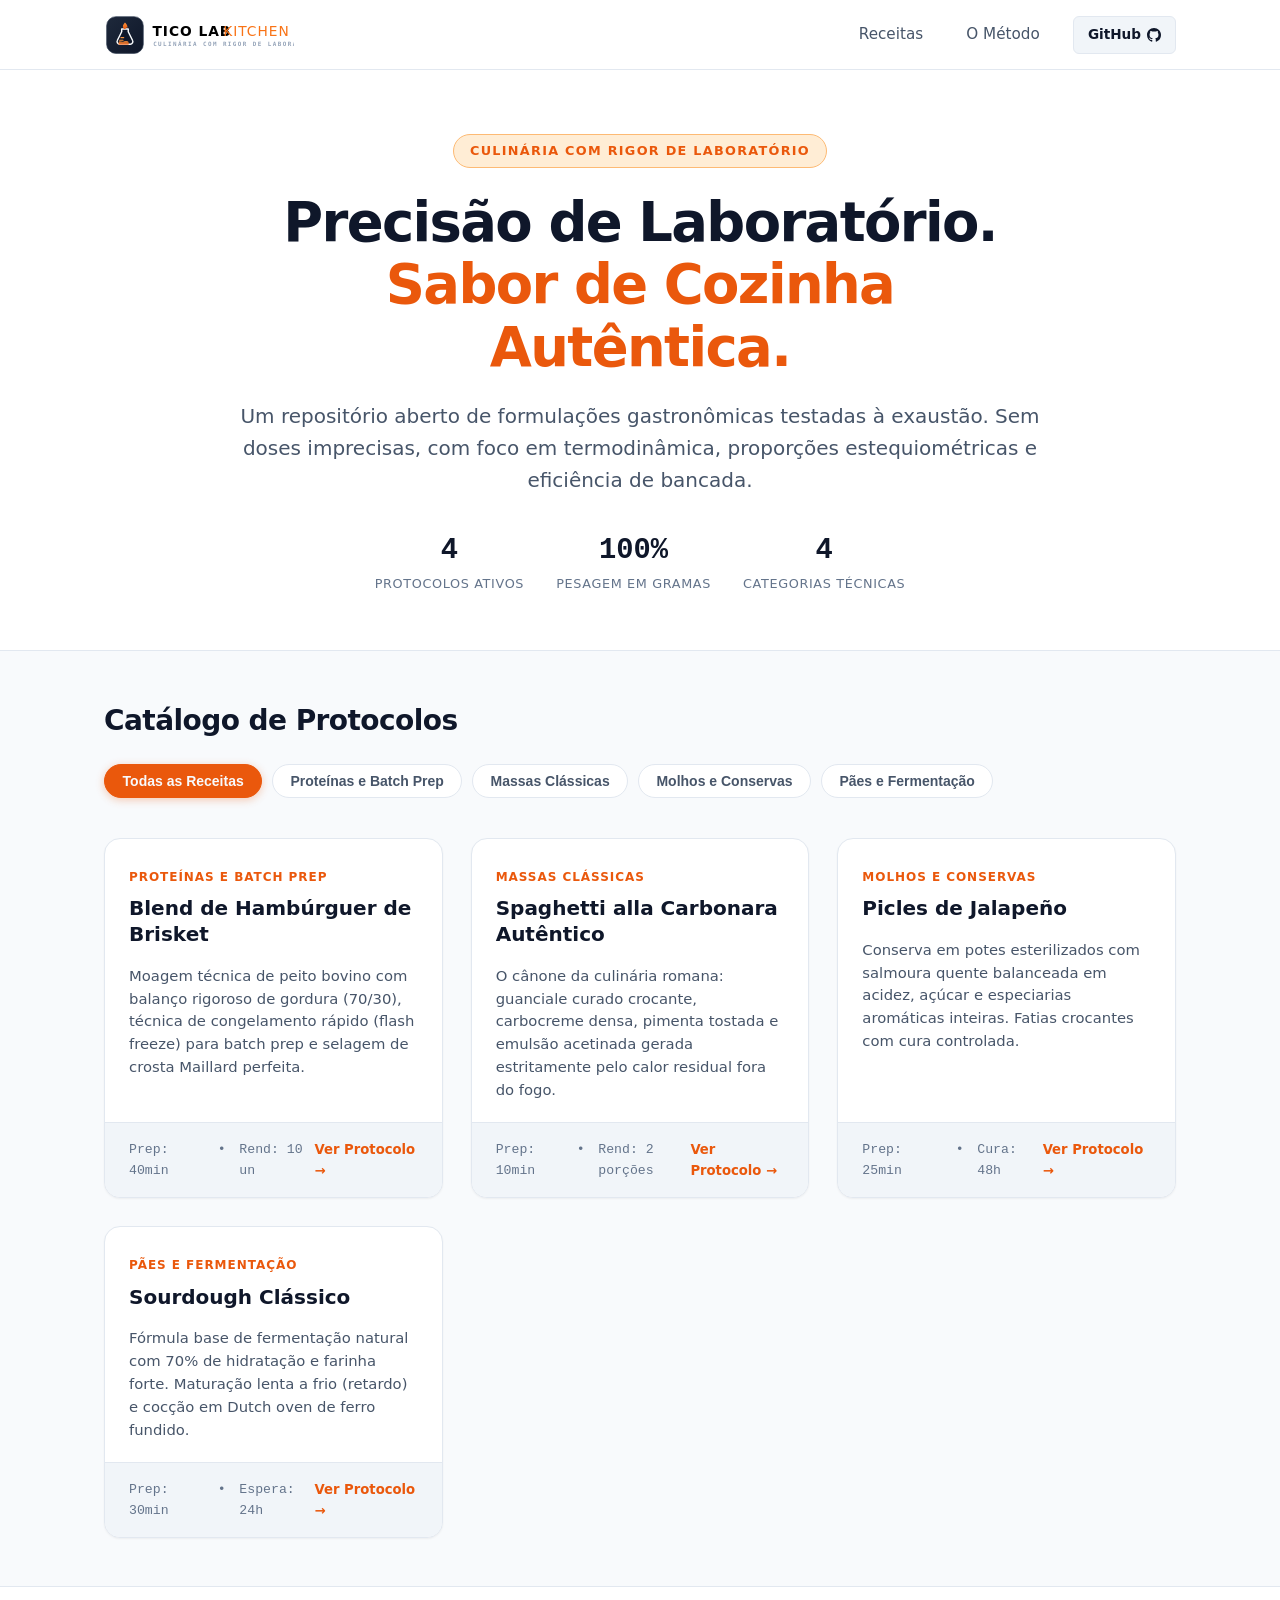
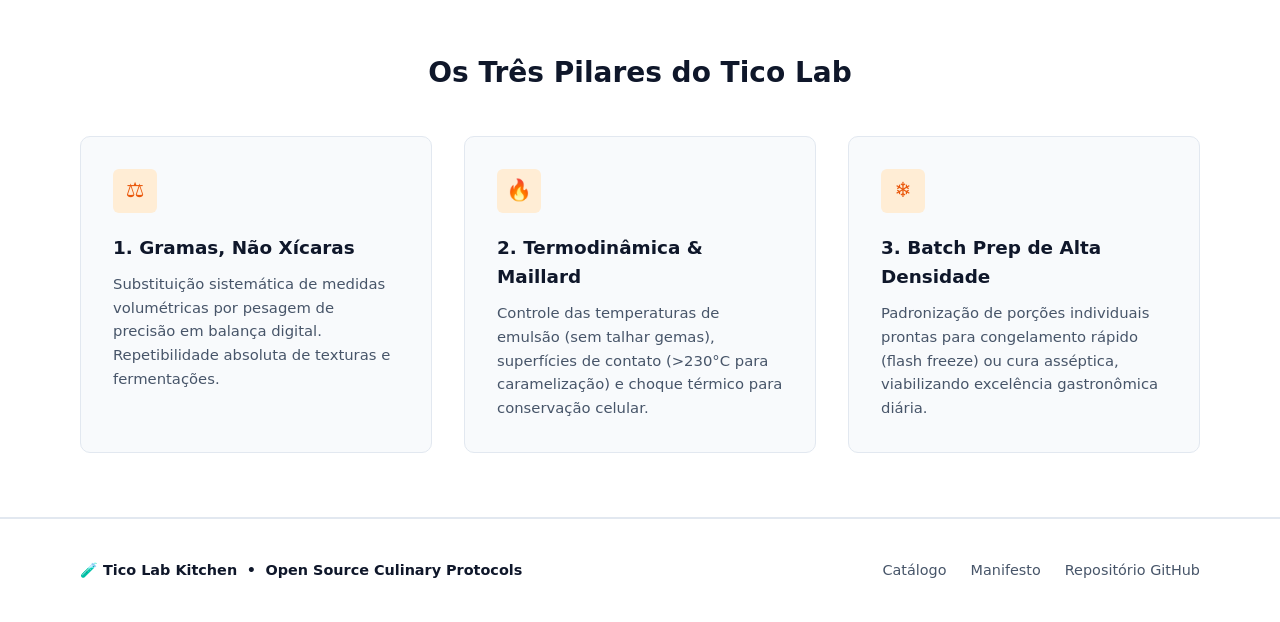
==== index.html @ 746ff2b8 "feat: implementa identidade visual, logo svg, css global e página inicial com catalogo" ====
<!DOCTYPE html>
<html lang="pt-BR">
<head>
    <meta charset="UTF-8">
    <meta name="viewport" content="width=device-width, initial-scale=1.0">
    <title>Tico Lab Kitchen | Precisão Culinária e Protocolos Gastronômicos</title>
    <link rel="stylesheet" href="css/style.css">
    <link rel="icon" type="image/svg+xml" href="assets/favicon.svg">
</head>
<body>

    <!-- Cabeçalho Global -->
    <header class="site-header">
        <div class="header-container">
            <a href="index.html" class="brand-link" aria-label="Tico Lab Kitchen Home">
                <img src="assets/logo.svg" alt="Tico Lab Kitchen Logo" class="header-logo">
            </a>
            
            <nav>
                <ul class="nav-links">
                    <li class="nav-item"><a href="#receitas">Receitas</a></li>
                    <li class="nav-item"><a href="#manifesto">O Método</a></li>
                    <li>
                        <a href="https://github.com/thiagometeixeira/Tico-Lab-Kitchen" 
                           target="_blank" 
                           rel="noopener noreferrer" 
                           class="btn-github">
                            <span>GitHub</span>
                            <svg width="14" height="14" viewBox="0 0 24 24" fill="currentColor">
                                <path d="M12 0C5.37 0 0 5.37 0 12c0 5.31 3.435 9.795 8.205 11.385.6.105.825-.255.825-.57 0-.285-.015-1.23-.015-2.235-3.015.555-3.795-.735-4.035-1.41-.135-.345-.72-1.41-1.23-1.695-.42-.225-1.02-.78-.015-.795.945-.015 1.62.87 1.845 1.23 1.08 1.815 2.805 1.305 3.495.99.105-.78.42-1.305.765-1.605-2.67-.3-5.46-1.335-5.46-5.925 0-1.305.465-2.385 1.23-3.225-.12-.3-.54-1.53.12-3.18 0 0 1.005-.315 3.3 1.23.96-.27 1.98-.405 3-.405s2.04.135 3 .405c2.295-1.56 3.3-1.23 3.3-1.23.66 1.65.24 2.88.12 3.18.765.84 1.23 1.905 1.23 3.225 0 4.605-2.805 5.625-5.475 5.925.435.375.81 1.095.81 2.22 0 1.605-.015 2.895-.015 3.3 0 .315.225.69.825.57A12.02 12.02 0 0 0 24 12c0-6.63-5.37-12-12-12z"/>
                            </svg>
                        </a>
                    </li>
                </ul>
            </nav>
        </div>
    </header>

    <!-- Hero Section -->
    <section class="hero">
        <div class="hero-content">
            <span class="hero-badge">Culinária com Rigor de Laboratório</span>
            <h1>Precisão de Laboratório.<br><span>Sabor de Cozinha Autêntica.</span></h1>
            <p>Um repositório aberto de formulações gastronômicas testadas à exaustão. Sem doses imprecisas, com foco em termodinâmica, proporções estequiométricas e eficiência de bancada.</p>
            
            <div class="hero-stats">
                <div class="stat-box">
                    <div class="stat-number">4</div>
                    <div class="stat-label">Protocolos Ativos</div>
                </div>
                <div class="stat-box">
                    <div class="stat-number">100%</div>
                    <div class="stat-label">Pesagem em Gramas</div>
                </div>
                <div class="stat-box">
                    <div class="stat-number">4</div>
                    <div class="stat-label">Categorias Técnicas</div>
                </div>
            </div>
        </div>
    </section>

    <!-- Catálogo de Receitas -->
    <main class="catalog-section" id="receitas">
        <div class="section-header">
            <h2 class="section-title">Catálogo de Protocolos</h2>
            
            <!-- Barra de Filtros -->
            <div class="category-filters" role="tablist">
                <button class="filter-btn active" data-filter="all">Todas as Receitas</button>
                <button class="filter-btn" data-filter="proteinas">Proteínas e Batch Prep</button>
                <button class="filter-btn" data-filter="massas">Massas Clássicas</button>
                <button class="filter-btn" data-filter="conservas">Molhos e Conservas</button>
                <button class="filter-btn" data-filter="paes">Pães e Fermentação</button>
            </div>
        </div>

        <!-- Grade de Cards -->
        <div class="recipes-grid">

            <!-- Card 1: Blend de Hambúrguer de Brisket -->
            <article class="recipe-card" data-category="proteinas">
                <div class="card-header">
                    <span class="card-tag">Proteínas e Batch Prep</span>
                    <h3 class="card-title">Blend de Hambúrguer de Brisket</h3>
                </div>
                <div class="card-body">
                    <p class="card-description">Moagem técnica de peito bovino com balanço rigoroso de gordura (70/30), técnica de congelamento rápido (flash freeze) para batch prep e selagem de crosta Maillard perfeita.</p>
                </div>
                <div class="card-footer">
                    <div class="card-meta">
                        <span>Prep: 40min</span> • <span>Rend: 10 un</span>
                    </div>
                    <a href="receitas/proteinas-e-batch-prep/blend-brisket-burger.html" class="card-cta">
                        Ver Protocolo →
                    </a>
                </div>
            </article>

            <!-- Card 2: Spaghetti alla Carbonara Autêntico -->
            <article class="recipe-card" data-category="massas">
                <div class="card-header">
                    <span class="card-tag">Massas Clássicas</span>
                    <h3 class="card-title">Spaghetti alla Carbonara Autêntico</h3>
                </div>
                <div class="card-body">
                    <p class="card-description">O cânone da culinária romana: guanciale curado crocante, carbocreme densa, pimenta tostada e emulsão acetinada gerada estritamente pelo calor residual fora do fogo.</p>
                </div>
                <div class="card-footer">
                    <div class="card-meta">
                        <span>Prep: 10min</span> • <span>Rend: 2 porções</span>
                    </div>
                    <a href="receitas/massas-classicas/spaghetti-carbonara.html" class="card-cta">
                        Ver Protocolo →
                    </a>
                </div>
            </article>

            <!-- Card 3: Picles de Jalapeño -->
            <article class="recipe-card" data-category="conservas">
                <div class="card-header">
                    <span class="card-tag">Molhos e Conservas</span>
                    <h3 class="card-title">Picles de Jalapeño</h3>
                </div>
                <div class="card-body">
                    <p class="card-description">Conserva em potes esterilizados com salmoura quente balanceada em acidez, açúcar e especiarias aromáticas inteiras. Fatias crocantes com cura controlada.</p>
                </div>
                <div class="card-footer">
                    <div class="card-meta">
                        <span>Prep: 25min</span> • <span>Cura: 48h</span>
                    </div>
                    <a href="receitas/molhos-e-conservas/picles-jalapeno.html" class="card-cta">
                        Ver Protocolo →
                    </a>
                </div>
            </article>

            <!-- Card 4: Sourdough Clássico -->
            <article class="recipe-card" data-category="paes">
                <div class="card-header">
                    <span class="card-tag">Pães e Fermentação</span>
                    <h3 class="card-title">Sourdough Clássico</h3>
                </div>
                <div class="card-body">
                    <p class="card-description">Fórmula base de fermentação natural com 70% de hidratação e farinha forte. Maturação lenta a frio (retardo) e cocção em Dutch oven de ferro fundido.</p>
                </div>
                <div class="card-footer">
                    <div class="card-meta">
                        <span>Prep: 30min</span> • <span>Espera: 24h</span>
                    </div>
                    <a href="receitas/paes-e-fermentacao/sourdough-classico.html" class="card-cta">
                        Ver Protocolo →
                    </a>
                </div>
            </article>

        </div>
    </main>

    <!-- Pilares do Laboratório -->
    <section class="pillars-section" id="manifesto">
        <div class="pillars-container">
            <h2 class="pillars-title">Os Três Pilares do Tico Lab</h2>
            
            <div class="pillars-grid">
                <div class="pillar-card">
                    <div class="pillar-icon">⚖️</div>
                    <h3>1. Gramas, Não Xícaras</h3>
                    <p>Substituição sistemática de medidas volumétricas por pesagem de precisão em balança digital. Repetibilidade absoluta de texturas e fermentações.</p>
                </div>

                <div class="pillar-card">
                    <div class="pillar-icon">🔥</div>
                    <h3>2. Termodinâmica &amp; Maillard</h3>
                    <p>Controle das temperaturas de emulsão (sem talhar gemas), superfícies de contato (>230°C para caramelização) e choque térmico para conservação celular.</p>
                </div>

                <div class="pillar-card">
                    <div class="pillar-icon">❄️</div>
                    <h3>3. Batch Prep de Alta Densidade</h3>
                    <p>Padronização de porções individuais prontas para congelamento rápido (flash freeze) ou cura asséptica, viabilizando excelência gastronômica diária.</p>
                </div>
            </div>
        </div>
    </section>

    <!-- Rodapé Global -->
    <footer class="site-footer">
        <div class="footer-container">
            <div class="footer-brand">
                <span>🧪 Tico Lab Kitchen</span>
                <span>•</span>
                <span>Open Source Culinary Protocols</span>
            </div>
            
            <ul class="footer-links">
                <li><a href="#receitas">Catálogo</a></li>
                <li><a href="#manifesto">Manifesto</a></li>
                <li><a href="https://github.com/thiagometeixeira/Tico-Lab-Kitchen" target="_blank" rel="noopener noreferrer">Repositório GitHub</a></li>
            </ul>
        </div>
    </footer>

    <!-- Script de Filtro Leve e Sem Dependências -->
    <script>
        document.addEventListener('DOMContentLoaded', () => {
            const filterBtns = document.querySelectorAll('.filter-btn');
            const recipeCards = document.querySelectorAll('.recipe-card');

            filterBtns.forEach(btn => {
                btn.addEventListener('click', () => {
                    // Atualiza estado ativo nos botões
                    filterBtns.forEach(b => b.classList.remove('active'));
                    btn.classList.add('active');

                    const category = btn.getAttribute('data-filter');

                    // Filtra os cards
                    recipeCards.forEach(card => {
                        if (category === 'all' || card.getAttribute('data-category') === category) {
                            card.style.display = 'flex';
                        } else {
                            card.style.display = 'none';
                        }
                    });
                });
            });
        });
    </script>

</body>
</html>
---- css/style.css ----
/* ==========================================================================
   TICO LAB KITCHEN — DESIGN SYSTEM & ESTILOS GLOBAIS
   Culinária com Rigor de Laboratório | HTML & CSS Puro
   ========================================================================== */

/* --------------------------------------------------------------------------
   1. Variáveis & Tema (Design Tokens)
   -------------------------------------------------------------------------- */
:root {
    /* Cores de Fundo e Superfície (Modo Claro / Lab Clean) */
    --bg-primary: #f8fafc;
    --bg-surface: #ffffff;
    --bg-surface-elevated: #f1f5f9;
    --bg-card: #ffffff;
    --bg-tag: #ffedd5;
    
    /* Linhas e Bordas */
    --border-subtle: #e2e8f0;
    --border-focus: #cbd5e1;
    --border-accent: #fdba74;

    /* Cores de Texto */
    --text-primary: #0f172a;
    --text-secondary: #475569;
    --text-muted: #64748b;
    --text-inverse: #f8fafc;

    /* Paleta de Acento Culinário */
    --accent-primary: #ea580c;       /* Laranja Fogo / Maillard */
    --accent-primary-hover: #c2410c;
    --accent-secondary: #f97316;     /* Âmbar Claro */
    --accent-subtle: rgba(234, 88, 12, 0.08);

    /* Acentos por Categoria */
    --cat-proteinas: #ea580c;
    --cat-massas: #d97706;
    --cat-conservas: #059669;
    --cat-paes: #b45309;

    /* Tipografia */
    --font-sans: system-ui, -apple-system, BlinkMacSystemFont, 'Segoe UI', Roboto, Helvetica, Arial, sans-serif;
    --font-mono: ui-monospace, 'SF Mono', 'Cascadia Code', 'Fira Code', 'Consolas', monospace;

    /* Sombras */
    --shadow-sm: 0 1px 2px 0 rgba(0, 0, 0, 0.05);
    --shadow-md: 0 4px 6px -1px rgba(0, 0, 0, 0.08), 0 2px 4px -2px rgba(0, 0, 0, 0.05);
    --shadow-lg: 0 10px 15px -3px rgba(0, 0, 0, 0.08), 0 4px 6px -4px rgba(0, 0, 0, 0.04);

    /* Raios de Borda */
    --radius-sm: 6px;
    --radius-md: 10px;
    --radius-lg: 16px;
    --radius-pill: 9999px;

    /* Transições */
    --transition-fast: 0.15s ease;
    --transition-base: 0.25s ease;
}

/* Modo Escuro (Dark Kitchen) */
@media (prefers-color-scheme: dark) {
    :root {
        --bg-primary: #0b0f19;
        --bg-surface: #131b2e;
        --bg-surface-elevated: #1e293b;
        --bg-card: #131b2e;
        --bg-tag: rgba(249, 115, 22, 0.15);

        --border-subtle: #243048;
        --border-focus: #334155;
        --border-accent: rgba(249, 115, 22, 0.4);

        --text-primary: #f8fafc;
        --text-secondary: #94a3b8;
        --text-muted: #64748b;
        --text-inverse: #0f172a;

        --accent-primary: #f97316;
        --accent-primary-hover: #fb923c;
        --accent-secondary: #ea580c;
        --accent-subtle: rgba(249, 115, 22, 0.12);

        --shadow-sm: 0 1px 2px 0 rgba(0, 0, 0, 0.3);
        --shadow-md: 0 4px 10px -1px rgba(0, 0, 0, 0.4);
        --shadow-lg: 0 12px 24px -4px rgba(0, 0, 0, 0.5);
    }
}

/* --------------------------------------------------------------------------
   2. Reset & Estilos Base
   -------------------------------------------------------------------------- */
*, *::before, *::after {
    box-sizing: border-box;
    margin: 0;
    padding: 0;
}

html {
    font-size: 16px;
    scroll-behavior: smooth;
    -webkit-text-size-adjust: 100%;
}

body {
    font-family: var(--font-sans);
    background-color: var(--bg-primary);
    color: var(--text-primary);
    line-height: 1.6;
    min-height: 100vh;
    display: flex;
    flex-direction: column;
}

img, svg {
    display: block;
    max-width: 100%;
}

a {
    color: var(--accent-primary);
    text-decoration: none;
    transition: color var(--transition-fast);
}

a:hover {
    color: var(--accent-primary-hover);
}

/* --------------------------------------------------------------------------
   3. Cabeçalho Global (Header / Navbar)
   -------------------------------------------------------------------------- */
.site-header {
    background-color: var(--bg-surface);
    border-bottom: 1px solid var(--border-subtle);
    position: sticky;
    top: 0;
    z-index: 100;
    backdrop-filter: blur(8px);
}

.header-container {
    max-width: 1120px;
    margin: 0 auto;
    padding: 0.85rem 1.5rem;
    display: flex;
    justify-content: space-between;
    align-items: center;
    gap: 1rem;
}

.brand-link {
    display: flex;
    align-items: center;
    gap: 0.75rem;
    text-decoration: none;
    color: var(--text-primary);
}

.brand-link:hover {
    color: var(--text-primary);
}

.header-logo {
    height: 42px;
    width: auto;
}

.nav-links {
    display: flex;
    align-items: center;
    gap: 1.5rem;
    list-style: none;
}

.nav-item a {
    color: var(--text-secondary);
    font-weight: 500;
    font-size: 0.95rem;
    padding: 0.4rem 0.6rem;
    border-radius: var(--radius-sm);
    transition: all var(--transition-fast);
}

.nav-item a:hover {
    color: var(--accent-primary);
    background-color: var(--accent-subtle);
}

.btn-github {
    display: inline-flex;
    align-items: center;
    gap: 0.4rem;
    background-color: var(--bg-surface-elevated);
    border: 1px solid var(--border-subtle);
    padding: 0.45rem 0.85rem;
    border-radius: var(--radius-sm);
    font-size: 0.85rem;
    font-weight: 600;
    color: var(--text-primary) !important;
    transition: all var(--transition-fast);
}

.btn-github:hover {
    border-color: var(--accent-primary);
    transform: translateY(-1px);
}

/* --------------------------------------------------------------------------
   4. Breadcrumb (Navegação Interna)
   -------------------------------------------------------------------------- */
.breadcrumb {
    max-width: 1020px;
    margin: 1.5rem auto 0 auto;
    padding: 0 1.5rem;
}

.breadcrumb a {
    display: inline-flex;
    align-items: center;
    gap: 0.5rem;
    font-size: 0.9rem;
    font-weight: 500;
    color: var(--text-secondary);
    background-color: var(--bg-surface);
    border: 1px solid var(--border-subtle);
    padding: 0.4rem 0.85rem;
    border-radius: var(--radius-pill);
    box-shadow: var(--shadow-sm);
    transition: all var(--transition-fast);
}

.breadcrumb a:hover {
    color: var(--accent-primary);
    border-color: var(--border-accent);
    transform: translateX(-2px);
}

/* --------------------------------------------------------------------------
   5. Página de Receita (Layout & Componentes)
   -------------------------------------------------------------------------- */
.receita-container {
    max-width: 1020px;
    width: 100%;
    margin: 1.25rem auto 3rem auto;
    padding: 0 1.5rem;
    flex: 1;
}

.receita-header {
    margin-bottom: 2rem;
    background-color: var(--bg-surface);
    border: 1px solid var(--border-subtle);
    border-radius: var(--radius-lg);
    padding: 2.5rem 2rem 2rem 2rem;
    box-shadow: var(--shadow-sm);
    position: relative;
    overflow: hidden;
}

.receita-header::before {
    content: '';
    position: absolute;
    top: 0;
    left: 0;
    right: 0;
    height: 4px;
    background: linear-gradient(90deg, var(--accent-primary), var(--accent-secondary));
}

.tag {
    display: inline-block;
    background-color: var(--bg-tag);
    color: var(--accent-primary);
    font-size: 0.8rem;
    font-weight: 700;
    text-transform: uppercase;
    letter-spacing: 0.08em;
    padding: 0.35rem 0.85rem;
    border-radius: var(--radius-pill);
    border: 1px solid var(--border-accent);
    margin-bottom: 1rem;
}

.receita-header h1 {
    font-size: clamp(1.8rem, 4vw, 2.6rem);
    font-weight: 800;
    line-height: 1.2;
    color: var(--text-primary);
    margin-bottom: 0.75rem;
    letter-spacing: -0.02em;
}

.descricao {
    font-size: 1.1rem;
    color: var(--text-secondary);
    max-width: 780px;
    margin-bottom: 1.75rem;
    line-height: 1.6;
}

/* Metadados da Receita */
.metadata {
    display: flex;
    flex-wrap: wrap;
    gap: 1rem;
    padding-top: 1.25rem;
    border-top: 1px solid var(--border-subtle);
}

.meta-item {
    background-color: var(--bg-surface-elevated);
    border: 1px solid var(--border-subtle);
    padding: 0.5rem 1rem;
    border-radius: var(--radius-sm);
    font-size: 0.875rem;
    color: var(--text-secondary);
    display: flex;
    align-items: center;
    gap: 0.4rem;
}

.meta-item strong {
    color: var(--text-primary);
    font-weight: 700;
}

/* Placeholder de Imagem */
.imagem-placeholder {
    width: 100%;
    aspect-ratio: 16 / 7;
    min-height: 220px;
    max-height: 380px;
    background: linear-gradient(135deg, var(--bg-surface-elevated) 0%, var(--bg-surface) 100%);
    border: 1.5px dashed var(--border-focus);
    border-radius: var(--radius-lg);
    display: flex;
    align-items: center;
    justify-content: center;
    margin-bottom: 2.5rem;
    color: var(--text-muted);
    font-size: 0.95rem;
    font-style: italic;
    box-shadow: inset 0 2px 4px rgba(0, 0, 0, 0.03);
}

.imagem-placeholder span {
    display: inline-flex;
    align-items: center;
    gap: 0.5rem;
    background-color: var(--bg-surface);
    padding: 0.6rem 1.2rem;
    border-radius: var(--radius-pill);
    border: 1px solid var(--border-subtle);
    box-shadow: var(--shadow-sm);
}

/* Grade de Conteúdo da Receita */
.grid-receita {
    display: grid;
    grid-template-columns: 340px 1fr;
    gap: 2.5rem;
    align-items: start;
}

/* Coluna de Ingredientes */
.ingredientes {
    background-color: var(--bg-surface);
    border: 1px solid var(--border-subtle);
    border-radius: var(--radius-lg);
    padding: 1.75rem;
    box-shadow: var(--shadow-sm);
    position: sticky;
    top: 5rem;
}

.ingredientes h2 {
    font-size: 1.3rem;
    font-weight: 700;
    color: var(--text-primary);
    margin-bottom: 1.25rem;
    padding-bottom: 0.75rem;
    border-bottom: 2px solid var(--accent-subtle);
    display: flex;
    align-items: center;
    gap: 0.5rem;
}

.ingredientes ul {
    list-style: none;
    display: flex;
    flex-direction: column;
    gap: 0.75rem;
}

.ingredientes li {
    font-size: 0.95rem;
    color: var(--text-secondary);
    padding: 0.5rem 0.6rem;
    border-radius: var(--radius-sm);
    display: flex;
    align-items: baseline;
    gap: 0.65rem;
    background-color: var(--bg-primary);
    border: 1px solid var(--border-subtle);
    line-height: 1.4;
    transition: background-color var(--transition-fast);
}

.ingredientes li::before {
    content: '▪';
    color: var(--accent-primary);
    font-size: 1rem;
    flex-shrink: 0;
}

.ingredientes li:hover {
    background-color: var(--bg-surface-elevated);
}

/* Coluna de Passo a Passo */
.passo-a-passo {
    background-color: var(--bg-surface);
    border: 1px solid var(--border-subtle);
    border-radius: var(--radius-lg);
    padding: 2rem 2.25rem;
    box-shadow: var(--shadow-sm);
}

.passo-a-passo h2 {
    font-size: 1.3rem;
    font-weight: 700;
    color: var(--text-primary);
    margin-bottom: 1.5rem;
    padding-bottom: 0.75rem;
    border-bottom: 2px solid var(--accent-subtle);
}

.passo-a-passo ol {
    list-style: none;
    counter-reset: step-counter;
    display: flex;
    flex-direction: column;
    gap: 1.5rem;
}

.passo-a-passo li {
    counter-increment: step-counter;
    position: relative;
    padding-left: 3.25rem;
    color: var(--text-secondary);
    font-size: 1rem;
    line-height: 1.65;
}

.passo-a-passo li::before {
    content: counter(step-counter);
    position: absolute;
    left: 0;
    top: 0;
    width: 2.2rem;
    height: 2.2rem;
    background-color: var(--bg-surface-elevated);
    border: 2px solid var(--accent-primary);
    color: var(--accent-primary);
    font-family: var(--font-mono);
    font-weight: 700;
    font-size: 0.95rem;
    border-radius: 50%;
    display: flex;
    align-items: center;
    justify-content: center;
    box-shadow: var(--shadow-sm);
}

.passo-a-passo li strong {
    display: inline;
    color: var(--text-primary);
    font-weight: 700;
}

/* --------------------------------------------------------------------------
   6. Página Inicial (Home & Vitrine de Receitas)
   -------------------------------------------------------------------------- */
.hero {
    background-color: var(--bg-surface);
    border-bottom: 1px solid var(--border-subtle);
    padding: 4rem 1.5rem 3.5rem 1.5rem;
    text-align: center;
    position: relative;
    overflow: hidden;
}

.hero-content {
    max-width: 820px;
    margin: 0 auto;
}

.hero-badge {
    display: inline-flex;
    align-items: center;
    gap: 0.5rem;
    background-color: var(--bg-tag);
    color: var(--accent-primary);
    font-size: 0.8rem;
    font-weight: 700;
    text-transform: uppercase;
    letter-spacing: 0.1em;
    padding: 0.35rem 1rem;
    border-radius: var(--radius-pill);
    border: 1px solid var(--border-accent);
    margin-bottom: 1.5rem;
}

.hero h1 {
    font-size: clamp(2.2rem, 5vw, 3.4rem);
    font-weight: 900;
    line-height: 1.15;
    letter-spacing: -0.03em;
    color: var(--text-primary);
    margin-bottom: 1.25rem;
}

.hero h1 span {
    color: var(--accent-primary);
}

.hero p {
    font-size: clamp(1.05rem, 2vw, 1.25rem);
    color: var(--text-secondary);
    line-height: 1.6;
    margin-bottom: 2rem;
}

.hero-stats {
    display: flex;
    justify-content: center;
    gap: 2rem;
    flex-wrap: wrap;
}

.stat-box {
    text-align: center;
}

.stat-number {
    font-family: var(--font-mono);
    font-size: 1.8rem;
    font-weight: 800;
    color: var(--text-primary);
}

.stat-label {
    font-size: 0.8rem;
    text-transform: uppercase;
    letter-spacing: 0.05em;
    color: var(--text-muted);
}

/* Filtros de Categorias */
.catalog-section {
    max-width: 1120px;
    margin: 3rem auto;
    padding: 0 1.5rem;
    flex: 1;
}

.section-header {
    display: flex;
    flex-direction: column;
    gap: 1.25rem;
    margin-bottom: 2.5rem;
}

.section-title {
    font-size: 1.75rem;
    font-weight: 800;
    letter-spacing: -0.02em;
}

.category-filters {
    display: flex;
    flex-wrap: wrap;
    gap: 0.6rem;
}

.filter-btn {
    background-color: var(--bg-surface);
    border: 1px solid var(--border-subtle);
    color: var(--text-secondary);
    padding: 0.5rem 1.1rem;
    border-radius: var(--radius-pill);
    font-size: 0.875rem;
    font-weight: 600;
    cursor: pointer;
    transition: all var(--transition-fast);
}

.filter-btn:hover {
    border-color: var(--accent-primary);
    color: var(--accent-primary);
}

.filter-btn.active {
    background-color: var(--accent-primary);
    border-color: var(--accent-primary);
    color: var(--text-inverse);
    box-shadow: 0 2px 8px rgba(234, 88, 12, 0.3);
}

/* Grade de Cards de Receitas */
.recipes-grid {
    display: grid;
    grid-template-columns: repeat(auto-fill, minmax(320px, 1fr));
    gap: 1.75rem;
}

.recipe-card {
    background-color: var(--bg-card);
    border: 1px solid var(--border-subtle);
    border-radius: var(--radius-lg);
    overflow: hidden;
    display: flex;
    flex-direction: column;
    box-shadow: var(--shadow-sm);
    transition: all var(--transition-base);
    text-decoration: none;
    color: inherit;
    position: relative;
}

.recipe-card:hover {
    transform: translateY(-5px);
    box-shadow: var(--shadow-lg);
    border-color: var(--border-accent);
}

.card-header {
    padding: 1.5rem 1.5rem 0.5rem 1.5rem;
}

.card-tag {
    font-size: 0.75rem;
    font-weight: 700;
    text-transform: uppercase;
    letter-spacing: 0.08em;
    color: var(--accent-primary);
    margin-bottom: 0.5rem;
    display: inline-block;
}

.card-title {
    font-size: 1.25rem;
    font-weight: 700;
    line-height: 1.3;
    color: var(--text-primary);
    margin-bottom: 0.6rem;
}

.card-body {
    padding: 0 1.5rem;
    flex: 1;
}

.card-description {
    font-size: 0.925rem;
    color: var(--text-secondary);
    line-height: 1.55;
    margin-bottom: 1.25rem;
}

.card-footer {
    padding: 1rem 1.5rem;
    background-color: var(--bg-surface-elevated);
    border-top: 1px solid var(--border-subtle);
    display: flex;
    justify-content: space-between;
    align-items: center;
    font-size: 0.825rem;
    color: var(--text-muted);
}

.card-meta {
    display: flex;
    gap: 0.85rem;
    font-family: var(--font-mono);
}

.card-cta {
    font-weight: 700;
    color: var(--accent-primary);
    display: inline-flex;
    align-items: center;
    gap: 0.25rem;
    transition: transform var(--transition-fast);
}

.recipe-card:hover .card-cta {
    transform: translateX(3px);
}

/* --------------------------------------------------------------------------
   7. Pilares do Laboratório (Pillars Section)
   -------------------------------------------------------------------------- */
.pillars-section {
    background-color: var(--bg-surface);
    border-top: 1px solid var(--border-subtle);
    border-bottom: 1px solid var(--border-subtle);
    padding: 4rem 1.5rem;
}

.pillars-container {
    max-width: 1120px;
    margin: 0 auto;
}

.pillars-title {
    text-align: center;
    font-size: 1.75rem;
    font-weight: 800;
    margin-bottom: 2.5rem;
    color: var(--text-primary);
}

.pillars-grid {
    display: grid;
    grid-template-columns: repeat(auto-fit, minmax(280px, 1fr));
    gap: 2rem;
}

.pillar-card {
    background-color: var(--bg-primary);
    border: 1px solid var(--border-subtle);
    padding: 2rem;
    border-radius: var(--radius-md);
    text-align: left;
}

.pillar-icon {
    width: 44px;
    height: 44px;
    background-color: var(--bg-tag);
    color: var(--accent-primary);
    border-radius: var(--radius-sm);
    display: flex;
    align-items: center;
    justify-content: center;
    font-size: 1.3rem;
    font-weight: 800;
    margin-bottom: 1.25rem;
}

.pillar-card h3 {
    font-size: 1.15rem;
    font-weight: 700;
    margin-bottom: 0.6rem;
    color: var(--text-primary);
}

.pillar-card p {
    font-size: 0.925rem;
    color: var(--text-secondary);
    line-height: 1.6;
}

/* --------------------------------------------------------------------------
   8. Rodapé Global (Footer)
   -------------------------------------------------------------------------- */
.site-footer {
    background-color: var(--bg-surface);
    border-top: 1px solid var(--border-subtle);
    padding: 2.5rem 1.5rem;
    margin-top: auto;
}

.footer-container {
    max-width: 1120px;
    margin: 0 auto;
    display: flex;
    flex-wrap: wrap;
    justify-content: space-between;
    align-items: center;
    gap: 1.5rem;
    font-size: 0.9rem;
    color: var(--text-muted);
}

.footer-brand {
    display: flex;
    align-items: center;
    gap: 0.6rem;
    font-weight: 600;
    color: var(--text-primary);
}

.footer-links {
    display: flex;
    gap: 1.5rem;
    list-style: none;
}

.footer-links a {
    color: var(--text-secondary);
}

.footer-links a:hover {
    color: var(--accent-primary);
}

/* --------------------------------------------------------------------------
   9. Responsividade (Media Queries)
   -------------------------------------------------------------------------- */
@media (max-width: 860px) {
    .grid-receita {
        grid-template-columns: 1fr;
        gap: 2rem;
    }

    .ingredientes {
        position: static;
        order: 1;
    }

    .passo-a-passo {
        order: 2;
        padding: 1.5rem;
    }
}

@media (max-width: 640px) {
    .header-container {
        padding: 0.75rem 1rem;
    }

    .receita-header {
        padding: 1.5rem 1.25rem;
    }

    .hero {
        padding: 2.75rem 1rem 2rem 1rem;
    }

    .metadata {
        flex-direction: column;
        gap: 0.5rem;
    }

    .meta-item {
        width: 100%;
    }

    .footer-container {
        flex-direction: column;
        text-align: center;
    }
}
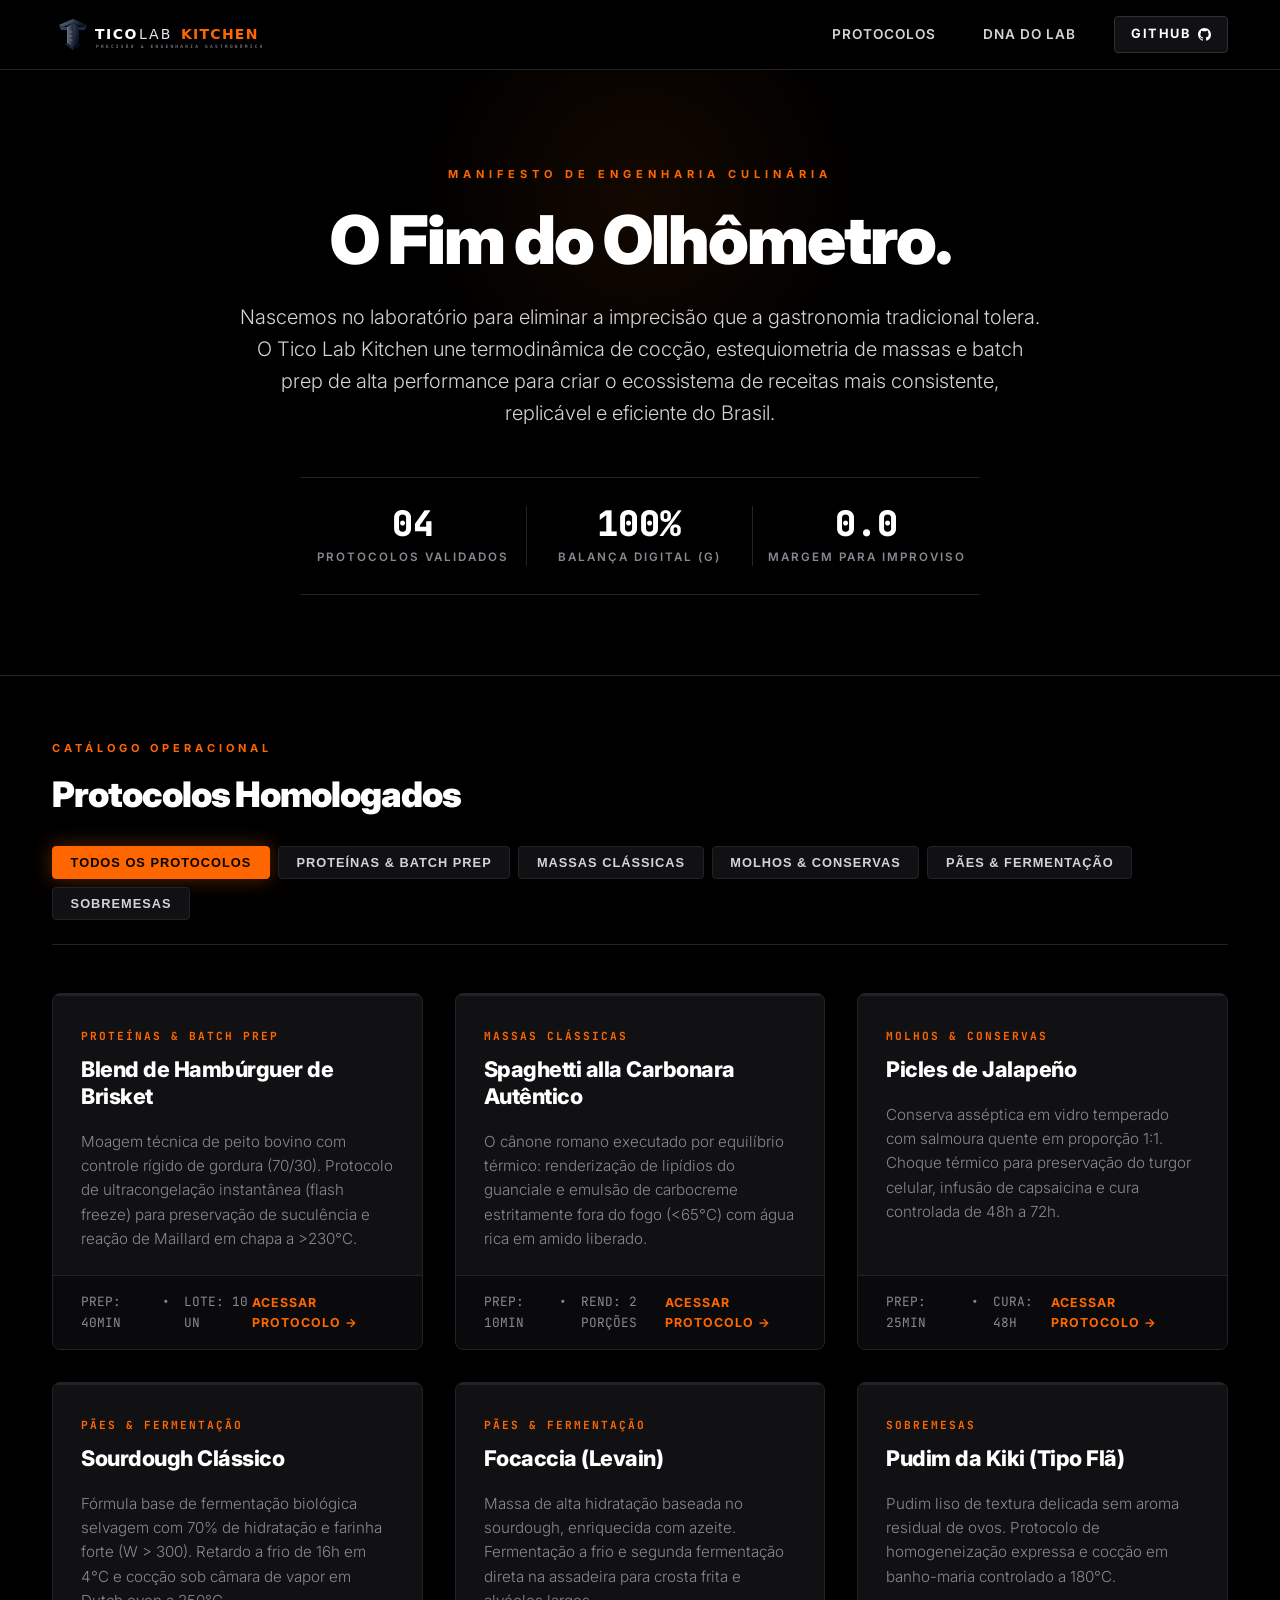
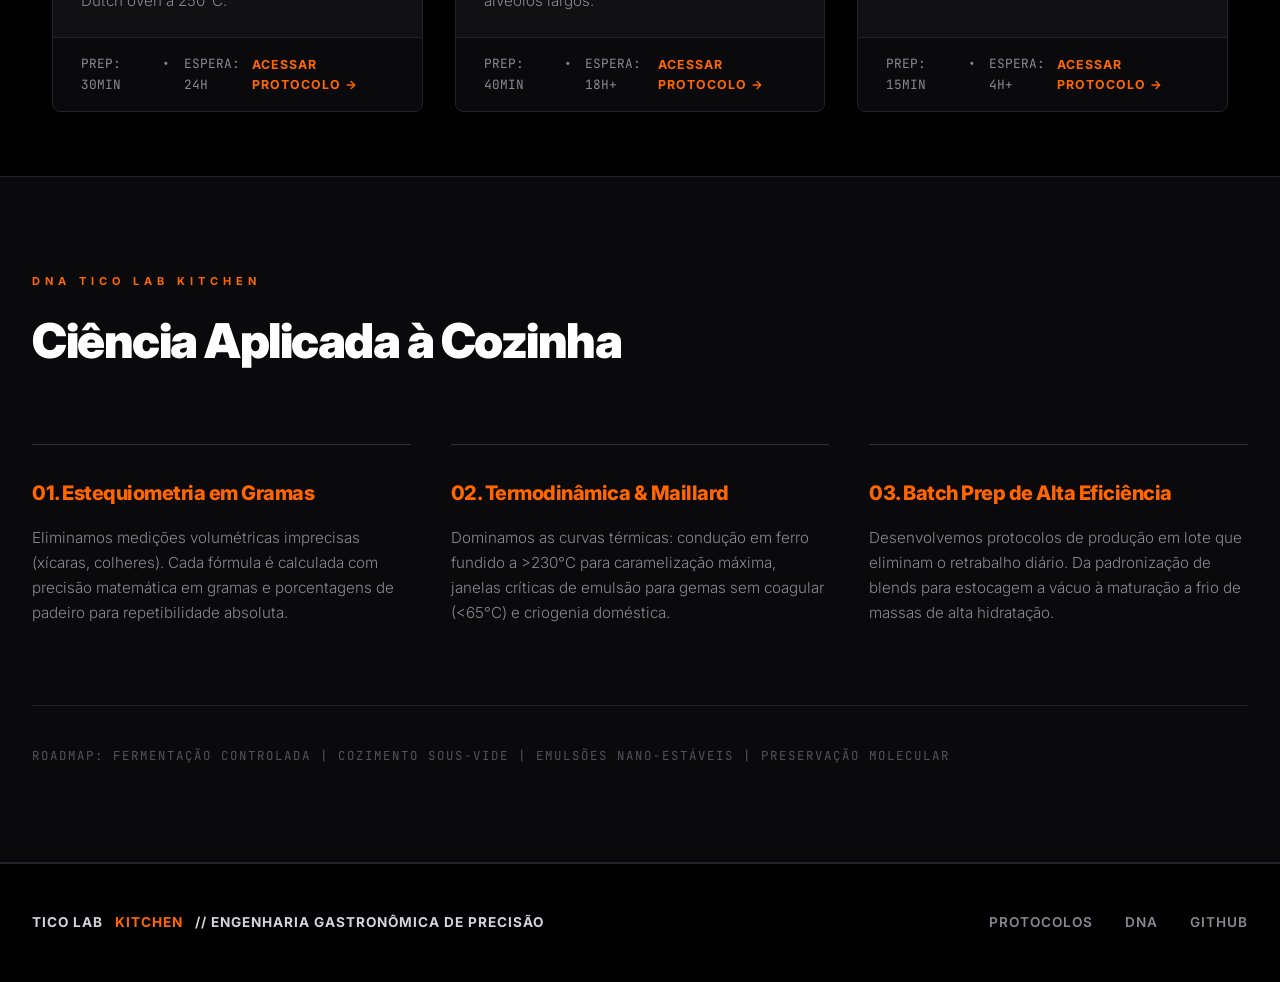
==== commit 5ff53427: "feat: Adiciona receitas de Focaccia e Pudim, atualiza Sourdough e aplica novo design system" ====
--- a/index.html
+++ b/index.html
@@ -3,13 +3,13 @@
 <head>
     <meta charset="UTF-8">
     <meta name="viewport" content="width=device-width, initial-scale=1.0">
-    <title>Tico Lab Kitchen | Precisão Culinária e Protocolos Gastronômicos</title>
+    <title>Tico Lab Kitchen | Engenharia Gastronômica & Protocolos de Precisão</title>
     <link rel="stylesheet" href="css/style.css">
     <link rel="icon" type="image/svg+xml" href="assets/favicon.svg">
 </head>
 <body>
 
-    <!-- Cabeçalho Global -->
+    <!-- Cabeçalho da Marca (Tesla / Thricoma DNA) -->
     <header class="site-header">
         <div class="header-container">
             <a href="index.html" class="brand-link" aria-label="Tico Lab Kitchen Home">
@@ -18,15 +18,15 @@
             
             <nav>
                 <ul class="nav-links">
-                    <li class="nav-item"><a href="#receitas">Receitas</a></li>
-                    <li class="nav-item"><a href="#manifesto">O Método</a></li>
+                    <li class="nav-item"><a href="#protocolos">Protocolos</a></li>
+                    <li class="nav-item"><a href="#dna">DNA do Lab</a></li>
                     <li>
                         <a href="https://github.com/thiagometeixeira/Tico-Lab-Kitchen" 
                            target="_blank" 
                            rel="noopener noreferrer" 
                            class="btn-github">
                             <span>GitHub</span>
-                            <svg width="14" height="14" viewBox="0 0 24 24" fill="currentColor">
+                            <svg width="13" height="13" viewBox="0 0 24 24" fill="currentColor">
                                 <path d="M12 0C5.37 0 0 5.37 0 12c0 5.31 3.435 9.795 8.205 11.385.6.105.825-.255.825-.57 0-.285-.015-1.23-.015-2.235-3.015.555-3.795-.735-4.035-1.41-.135-.345-.72-1.41-1.23-1.695-.42-.225-1.02-.78-.015-.795.945-.015 1.62.87 1.845 1.23 1.08 1.815 2.805 1.305 3.495.99.105-.78.42-1.305.765-1.605-2.67-.3-5.46-1.335-5.46-5.925 0-1.305.465-2.385 1.23-3.225-.12-.3-.54-1.53.12-3.18 0 0 1.005-.315 3.3 1.23.96-.27 1.98-.405 3-.405s2.04.135 3 .405c2.295-1.56 3.3-1.23 3.3-1.23.66 1.65.24 2.88.12 3.18.765.84 1.23 1.905 1.23 3.225 0 4.605-2.805 5.625-5.475 5.925.435.375.81 1.095.81 2.22 0 1.605-.015 2.895-.015 3.3 0 .315.225.69.825.57A12.02 12.02 0 0 0 24 12c0-6.63-5.37-12-12-12z"/>
                             </svg>
                         </a>
@@ -36,63 +36,73 @@
         </div>
     </header>
 
-    <!-- Hero Section -->
+    <!-- Hero Manifesto -->
     <section class="hero">
         <div class="hero-content">
-            <span class="hero-badge">Culinária com Rigor de Laboratório</span>
-            <h1>Precisão de Laboratório.<br><span>Sabor de Cozinha Autêntica.</span></h1>
-            <p>Um repositório aberto de formulações gastronômicas testadas à exaustão. Sem doses imprecisas, com foco em termodinâmica, proporções estequiométricas e eficiência de bancada.</p>
+            <span class="hero-tagline">MANIFESTO DE ENGENHARIA CULINÁRIA</span>
+            <h1>O Fim do Olhômetro.</h1>
+            <p>
+                Nascemos no laboratório para eliminar a imprecisão que a gastronomia tradicional tolera. 
+                O Tico Lab Kitchen une termodinâmica de cocção, estequiometria de massas e batch prep de alta performance 
+                para criar o ecossistema de receitas mais consistente, replicável e eficiente do Brasil.
+            </p>
             
             <div class="hero-stats">
                 <div class="stat-box">
-                    <div class="stat-number">4</div>
-                    <div class="stat-label">Protocolos Ativos</div>
+                    <div class="stat-number">04</div>
+                    <div class="stat-label">Protocolos Validados</div>
                 </div>
                 <div class="stat-box">
                     <div class="stat-number">100%</div>
-                    <div class="stat-label">Pesagem em Gramas</div>
+                    <div class="stat-label">Balança Digital (g)</div>
                 </div>
                 <div class="stat-box">
-                    <div class="stat-number">4</div>
-                    <div class="stat-label">Categorias Técnicas</div>
+                    <div class="stat-number">0.0</div>
+                    <div class="stat-label">Margem para Improviso</div>
                 </div>
             </div>
         </div>
     </section>
 
-    <!-- Catálogo de Receitas -->
-    <main class="catalog-section" id="receitas">
+    <!-- Catálogo de Protocolos -->
+    <main class="catalog-section" id="protocolos">
         <div class="section-header">
-            <h2 class="section-title">Catálogo de Protocolos</h2>
-            
-            <!-- Barra de Filtros -->
+            <div class="section-title-wrap">
+                <div>
+                    <p class="section-tagline">CATÁLOGO OPERACIONAL</p>
+                    <h2 class="section-title">Protocolos Homologados</h2>
+                </div>
+            </div>
+            
+            <!-- Barra de Filtros High-Tech -->
             <div class="category-filters" role="tablist">
-                <button class="filter-btn active" data-filter="all">Todas as Receitas</button>
-                <button class="filter-btn" data-filter="proteinas">Proteínas e Batch Prep</button>
+                <button class="filter-btn active" data-filter="all">Todos os Protocolos</button>
+                <button class="filter-btn" data-filter="proteinas">Proteínas &amp; Batch Prep</button>
                 <button class="filter-btn" data-filter="massas">Massas Clássicas</button>
-                <button class="filter-btn" data-filter="conservas">Molhos e Conservas</button>
-                <button class="filter-btn" data-filter="paes">Pães e Fermentação</button>
-            </div>
-        </div>
-
-        <!-- Grade de Cards -->
+                <button class="filter-btn" data-filter="conservas">Molhos &amp; Conservas</button>
+                <button class="filter-btn" data-filter="paes">Pães &amp; Fermentação</button>
+                <button class="filter-btn" data-filter="sobremesas">Sobremesas</button>
+            </div>
+        </div>
+
+        <!-- Grade de Cards / Spec Sheets -->
         <div class="recipes-grid">
 
             <!-- Card 1: Blend de Hambúrguer de Brisket -->
             <article class="recipe-card" data-category="proteinas">
                 <div class="card-header">
-                    <span class="card-tag">Proteínas e Batch Prep</span>
+                    <span class="card-tag">PROTEÍNAS &amp; BATCH PREP</span>
                     <h3 class="card-title">Blend de Hambúrguer de Brisket</h3>
                 </div>
                 <div class="card-body">
-                    <p class="card-description">Moagem técnica de peito bovino com balanço rigoroso de gordura (70/30), técnica de congelamento rápido (flash freeze) para batch prep e selagem de crosta Maillard perfeita.</p>
-                </div>
-                <div class="card-footer">
-                    <div class="card-meta">
-                        <span>Prep: 40min</span> • <span>Rend: 10 un</span>
+                    <p class="card-description">Moagem técnica de peito bovino com controle rígido de gordura (70/30). Protocolo de ultracongelação instantânea (flash freeze) para preservação de suculência e reação de Maillard em chapa a >230°C.</p>
+                </div>
+                <div class="card-footer">
+                    <div class="card-meta">
+                        <span>PREP: 40MIN</span> • <span>LOTE: 10 UN</span>
                     </div>
                     <a href="receitas/proteinas-e-batch-prep/blend-brisket-burger.html" class="card-cta">
-                        Ver Protocolo →
+                        Acessar Protocolo →
                     </a>
                 </div>
             </article>
@@ -100,18 +110,18 @@
             <!-- Card 2: Spaghetti alla Carbonara Autêntico -->
             <article class="recipe-card" data-category="massas">
                 <div class="card-header">
-                    <span class="card-tag">Massas Clássicas</span>
+                    <span class="card-tag">MASSAS CLÁSSICAS</span>
                     <h3 class="card-title">Spaghetti alla Carbonara Autêntico</h3>
                 </div>
                 <div class="card-body">
-                    <p class="card-description">O cânone da culinária romana: guanciale curado crocante, carbocreme densa, pimenta tostada e emulsão acetinada gerada estritamente pelo calor residual fora do fogo.</p>
-                </div>
-                <div class="card-footer">
-                    <div class="card-meta">
-                        <span>Prep: 10min</span> • <span>Rend: 2 porções</span>
+                    <p class="card-description">O cânone romano executado por equilíbrio térmico: renderização de lipídios do guanciale e emulsão de carbocreme estritamente fora do fogo (<65°C) com água rica em amido liberado.</p>
+                </div>
+                <div class="card-footer">
+                    <div class="card-meta">
+                        <span>PREP: 10MIN</span> • <span>REND: 2 PORÇÕES</span>
                     </div>
                     <a href="receitas/massas-classicas/spaghetti-carbonara.html" class="card-cta">
-                        Ver Protocolo →
+                        Acessar Protocolo →
                     </a>
                 </div>
             </article>
@@ -119,18 +129,18 @@
             <!-- Card 3: Picles de Jalapeño -->
             <article class="recipe-card" data-category="conservas">
                 <div class="card-header">
-                    <span class="card-tag">Molhos e Conservas</span>
+                    <span class="card-tag">MOLHOS &amp; CONSERVAS</span>
                     <h3 class="card-title">Picles de Jalapeño</h3>
                 </div>
                 <div class="card-body">
-                    <p class="card-description">Conserva em potes esterilizados com salmoura quente balanceada em acidez, açúcar e especiarias aromáticas inteiras. Fatias crocantes com cura controlada.</p>
-                </div>
-                <div class="card-footer">
-                    <div class="card-meta">
-                        <span>Prep: 25min</span> • <span>Cura: 48h</span>
+                    <p class="card-description">Conserva asséptica em vidro temperado com salmoura quente em proporção 1:1. Choque térmico para preservação do turgor celular, infusão de capsaicina e cura controlada de 48h a 72h.</p>
+                </div>
+                <div class="card-footer">
+                    <div class="card-meta">
+                        <span>PREP: 25MIN</span> • <span>CURA: 48H</span>
                     </div>
                     <a href="receitas/molhos-e-conservas/picles-jalapeno.html" class="card-cta">
-                        Ver Protocolo →
+                        Acessar Protocolo →
                     </a>
                 </div>
             </article>
@@ -138,18 +148,57 @@
             <!-- Card 4: Sourdough Clássico -->
             <article class="recipe-card" data-category="paes">
                 <div class="card-header">
-                    <span class="card-tag">Pães e Fermentação</span>
+                    <span class="card-tag">PÃES &amp; FERMENTAÇÃO</span>
                     <h3 class="card-title">Sourdough Clássico</h3>
                 </div>
                 <div class="card-body">
-                    <p class="card-description">Fórmula base de fermentação natural com 70% de hidratação e farinha forte. Maturação lenta a frio (retardo) e cocção em Dutch oven de ferro fundido.</p>
-                </div>
-                <div class="card-footer">
-                    <div class="card-meta">
-                        <span>Prep: 30min</span> • <span>Espera: 24h</span>
+                    <p class="card-description">Fórmula base de fermentação biológica selvagem com 70% de hidratação e farinha forte (W > 300). Retardo a frio de 16h em 4°C e cocção sob câmara de vapor em Dutch oven a 250°C.</p>
+                </div>
+                <div class="card-footer">
+                    <div class="card-meta">
+                        <span>PREP: 30MIN</span> • <span>ESPERA: 24H</span>
                     </div>
                     <a href="receitas/paes-e-fermentacao/sourdough-classico.html" class="card-cta">
-                        Ver Protocolo →
+                        Acessar Protocolo →
+                    </a>
+                </div>
+            </article>
+
+            <!-- Card 5: Focaccia de Fermentação Natural -->
+            <article class="recipe-card" data-category="paes">
+                <div class="card-header">
+                    <span class="card-tag">PÃES &amp; FERMENTAÇÃO</span>
+                    <h3 class="card-title">Focaccia (Levain)</h3>
+                </div>
+                <div class="card-body">
+                    <p class="card-description">Massa de alta hidratação baseada no sourdough, enriquecida com azeite. Fermentação a frio e segunda fermentação direta na assadeira para crosta frita e alvéolos largos.</p>
+                </div>
+                <div class="card-footer">
+                    <div class="card-meta">
+                        <span>PREP: 40MIN</span> • <span>ESPERA: 18H+</span>
+                    </div>
+                    <a href="receitas/paes-e-fermentacao/focaccia.html" class="card-cta">
+                        Acessar Protocolo →
+                    </a>
+                </div>
+            </article>
+
+            <!-- Card 6: Pudim da Kiki -->
+
+            <article class="recipe-card" data-category="sobremesas">
+                <div class="card-header">
+                    <span class="card-tag">SOBREMESAS</span>
+                    <h3 class="card-title">Pudim da Kiki (Tipo Flã)</h3>
+                </div>
+                <div class="card-body">
+                    <p class="card-description">Pudim liso de textura delicada sem aroma residual de ovos. Protocolo de homogeneização expressa e cocção em banho-maria controlado a 180°C.</p>
+                </div>
+                <div class="card-footer">
+                    <div class="card-meta">
+                        <span>PREP: 15MIN</span> • <span>ESPERA: 4H+</span>
+                    </div>
+                    <a href="receitas/sobremesas/pudim-da-kiki.html" class="card-cta">
+                        Acessar Protocolo →
                     </a>
                 </div>
             </article>
@@ -157,51 +206,55 @@
         </div>
     </main>
 
-    <!-- Pilares do Laboratório -->
-    <section class="pillars-section" id="manifesto">
-        <div class="pillars-container">
-            <h2 class="pillars-title">Os Três Pilares do Tico Lab</h2>
-            
-            <div class="pillars-grid">
-                <div class="pillar-card">
-                    <div class="pillar-icon">⚖️</div>
-                    <h3>1. Gramas, Não Xícaras</h3>
-                    <p>Substituição sistemática de medidas volumétricas por pesagem de precisão em balança digital. Repetibilidade absoluta de texturas e fermentações.</p>
-                </div>
-
-                <div class="pillar-card">
-                    <div class="pillar-icon">🔥</div>
-                    <h3>2. Termodinâmica &amp; Maillard</h3>
-                    <p>Controle das temperaturas de emulsão (sem talhar gemas), superfícies de contato (>230°C para caramelização) e choque térmico para conservação celular.</p>
-                </div>
-
-                <div class="pillar-card">
-                    <div class="pillar-icon">❄️</div>
-                    <h3>3. Batch Prep de Alta Densidade</h3>
-                    <p>Padronização de porções individuais prontas para congelamento rápido (flash freeze) ou cura asséptica, viabilizando excelência gastronômica diária.</p>
-                </div>
+    <!-- DNA Tico Lab Kitchen (Grid de Engenharia) -->
+    <section class="technology-section" id="dna">
+        <div class="tech-container">
+            <div class="tech-header">
+                <span class="tech-tagline">DNA TICO LAB KITCHEN</span>
+                <h2 class="tech-title">Ciência Aplicada à Cozinha</h2>
+            </div>
+            
+            <div class="tech-grid">
+                <div class="tech-card">
+                    <h3>01. Estequiometria em Gramas</h3>
+                    <p>Eliminamos medições volumétricas imprecisas (xícaras, colheres). Cada fórmula é calculada com precisão matemática em gramas e porcentagens de padeiro para repetibilidade absoluta.</p>
+                </div>
+
+                <div class="tech-card">
+                    <h3>02. Termodinâmica &amp; Maillard</h3>
+                    <p>Dominamos as curvas térmicas: condução em ferro fundido a >230°C para caramelização máxima, janelas críticas de emulsão para gemas sem coagular (<65°C) e criogenia doméstica.</p>
+                </div>
+
+                <div class="tech-card">
+                    <h3>03. Batch Prep de Alta Eficiência</h3>
+                    <p>Desenvolvemos protocolos de produção em lote que eliminam o retrabalho diário. Da padronização de blends para estocagem a vácuo à maturação a frio de massas de alta hidratação.</p>
+                </div>
+            </div>
+
+            <div class="roadmap-strip">
+                <p>ROADMAP: FERMENTAÇÃO CONTROLADA | COZIMENTO SOUS-VIDE | EMULSÕES NANO-ESTÁVEIS | PRESERVAÇÃO MOLECULAR</p>
             </div>
         </div>
     </section>
 
-    <!-- Rodapé Global -->
+    <!-- Rodapé Minimalista High-Tech -->
     <footer class="site-footer">
         <div class="footer-container">
             <div class="footer-brand">
-                <span>🧪 Tico Lab Kitchen</span>
-                <span>•</span>
-                <span>Open Source Culinary Protocols</span>
+                <span>TICO LAB</span>
+                <span class="accent">KITCHEN</span>
+                <span>// ENGENHARIA GASTRONÔMICA DE PRECISÃO</span>
             </div>
             
             <ul class="footer-links">
-                <li><a href="#receitas">Catálogo</a></li>
-                <li><a href="#manifesto">Manifesto</a></li>
-                <li><a href="https://github.com/thiagometeixeira/Tico-Lab-Kitchen" target="_blank" rel="noopener noreferrer">Repositório GitHub</a></li>
+                <li><a href="#protocolos">Protocolos</a></li>
+                <li><a href="#dna">DNA</a></li>
+                <li><a href="https://github.com/thiagometeixeira/Tico-Lab-Kitchen" target="_blank" rel="noopener noreferrer">GitHub</a></li>
             </ul>
         </div>
     </footer>
 
-    <!-- Script de Filtro Leve e Sem Dependências -->
+    <!-- Script de Filtro Leve -->
     <script>
         document.addEventListener('DOMContentLoaded', () => {
             const filterBtns = document.querySelectorAll('.filter-btn');
@@ -209,13 +262,11 @@
 
             filterBtns.forEach(btn => {
                 btn.addEventListener('click', () => {
-                    // Atualiza estado ativo nos botões
                     filterBtns.forEach(b => b.classList.remove('active'));
                     btn.classList.add('active');
 
                     const category = btn.getAttribute('data-filter');
 
-                    // Filtra os cards
                     recipeCards.forEach(card => {
                         if (category === 'all' || card.getAttribute('data-category') === category) {
                             card.style.display = 'flex';
--- a/css/style.css
+++ b/css/style.css
@@ -1,93 +1,55 @@
 /* ==========================================================================
-   TICO LAB KITCHEN — DESIGN SYSTEM & ESTILOS GLOBAIS
-   Culinária com Rigor de Laboratório | HTML & CSS Puro
+   TICO LAB KITCHEN — HI-TECH CULINARY DESIGN SYSTEM
+   Inspirado no DNA Thricoma Lab & Estética Tesla / Engenharia de Precisão
    ========================================================================== */
 
+@import url('https://fonts.googleapis.com/css2?family=Inter:wght@300;400;500;600;700;800;900&family=JetBrains+Mono:wght@400;600;700&display=swap');
+
 /* --------------------------------------------------------------------------
-   1. Variáveis & Tema (Design Tokens)
+   1. Variáveis & Tema (High-Tech Obsidian & Titanium)
    -------------------------------------------------------------------------- */
 :root {
-    /* Cores de Fundo e Superfície (Modo Claro / Lab Clean) */
-    --bg-primary: #f8fafc;
-    --bg-surface: #ffffff;
-    --bg-surface-elevated: #f1f5f9;
-    --bg-card: #ffffff;
-    --bg-tag: #ffedd5;
+    /* Paleta Deep Space / Tesla Black */
+    --black-void: #000000;
+    --black-surface: #0a0a0c;
+    --black-card: #111114;
+    --black-card-hover: #16161a;
+    --black-subtle: #1c1c22;
     
-    /* Linhas e Bordas */
-    --border-subtle: #e2e8f0;
-    --border-focus: #cbd5e1;
-    --border-accent: #fdba74;
-
-    /* Cores de Texto */
-    --text-primary: #0f172a;
-    --text-secondary: #475569;
-    --text-muted: #64748b;
-    --text-inverse: #f8fafc;
-
-    /* Paleta de Acento Culinário */
-    --accent-primary: #ea580c;       /* Laranja Fogo / Maillard */
-    --accent-primary-hover: #c2410c;
-    --accent-secondary: #f97316;     /* Âmbar Claro */
-    --accent-subtle: rgba(234, 88, 12, 0.08);
-
-    /* Acentos por Categoria */
-    --cat-proteinas: #ea580c;
-    --cat-massas: #d97706;
-    --cat-conservas: #059669;
-    --cat-paes: #b45309;
+    /* Linhas & Bordas Industriais */
+    --border-dark: #222228;
+    --border-light: #2e2e38;
+    --border-accent: rgba(255, 102, 0, 0.4);
+
+    /* Textos */
+    --text-white: #ffffff;
+    --text-silver: #d4d4d8;
+    --text-gray: #888892;
+    --text-dark-gray: #52525b;
+
+    /* Acento Thricoma / Tesla High-Tech */
+    --orange-primary: #ff6600;
+    --orange-hover: #ff8533;
+    --orange-subtle: rgba(255, 102, 0, 0.12);
+    --orange-glow: 0 0 20px rgba(255, 102, 0, 0.35);
 
     /* Tipografia */
-    --font-sans: system-ui, -apple-system, BlinkMacSystemFont, 'Segoe UI', Roboto, Helvetica, Arial, sans-serif;
-    --font-mono: ui-monospace, 'SF Mono', 'Cascadia Code', 'Fira Code', 'Consolas', monospace;
-
-    /* Sombras */
-    --shadow-sm: 0 1px 2px 0 rgba(0, 0, 0, 0.05);
-    --shadow-md: 0 4px 6px -1px rgba(0, 0, 0, 0.08), 0 2px 4px -2px rgba(0, 0, 0, 0.05);
-    --shadow-lg: 0 10px 15px -3px rgba(0, 0, 0, 0.08), 0 4px 6px -4px rgba(0, 0, 0, 0.04);
-
-    /* Raios de Borda */
-    --radius-sm: 6px;
-    --radius-md: 10px;
-    --radius-lg: 16px;
+    --font-main: 'Inter', system-ui, -apple-system, sans-serif;
+    --font-mono: 'JetBrains Mono', ui-monospace, 'SF Mono', monospace;
+
+    /* Raios de Borda (Geometria Angular & Sutil) */
+    --radius-sm: 4px;
+    --radius-md: 8px;
+    --radius-lg: 14px;
     --radius-pill: 9999px;
 
     /* Transições */
-    --transition-fast: 0.15s ease;
-    --transition-base: 0.25s ease;
-}
-
-/* Modo Escuro (Dark Kitchen) */
-@media (prefers-color-scheme: dark) {
-    :root {
-        --bg-primary: #0b0f19;
-        --bg-surface: #131b2e;
-        --bg-surface-elevated: #1e293b;
-        --bg-card: #131b2e;
-        --bg-tag: rgba(249, 115, 22, 0.15);
-
-        --border-subtle: #243048;
-        --border-focus: #334155;
-        --border-accent: rgba(249, 115, 22, 0.4);
-
-        --text-primary: #f8fafc;
-        --text-secondary: #94a3b8;
-        --text-muted: #64748b;
-        --text-inverse: #0f172a;
-
-        --accent-primary: #f97316;
-        --accent-primary-hover: #fb923c;
-        --accent-secondary: #ea580c;
-        --accent-subtle: rgba(249, 115, 22, 0.12);
-
-        --shadow-sm: 0 1px 2px 0 rgba(0, 0, 0, 0.3);
-        --shadow-md: 0 4px 10px -1px rgba(0, 0, 0, 0.4);
-        --shadow-lg: 0 12px 24px -4px rgba(0, 0, 0, 0.5);
-    }
+    --trans-fast: 0.15s cubic-bezier(0.16, 1, 0.3, 1);
+    --trans-smooth: 0.3s cubic-bezier(0.16, 1, 0.3, 1);
 }
 
 /* --------------------------------------------------------------------------
-   2. Reset & Estilos Base
+   2. Reset & Estilos Globais
    -------------------------------------------------------------------------- */
 *, *::before, *::after {
     box-sizing: border-box;
@@ -98,17 +60,20 @@
 html {
     font-size: 16px;
     scroll-behavior: smooth;
-    -webkit-text-size-adjust: 100%;
+    background-color: var(--black-void);
+    color: var(--text-white);
 }
 
 body {
-    font-family: var(--font-sans);
-    background-color: var(--bg-primary);
-    color: var(--text-primary);
+    font-family: var(--font-main);
+    background-color: var(--black-void);
+    color: var(--text-white);
     line-height: 1.6;
     min-height: 100vh;
     display: flex;
     flex-direction: column;
+    -webkit-font-smoothing: antialiased;
+    -moz-osx-font-smoothing: grayscale;
 }
 
 img, svg {
@@ -117,91 +82,89 @@
 }
 
 a {
-    color: var(--accent-primary);
+    color: var(--orange-primary);
     text-decoration: none;
-    transition: color var(--transition-fast);
+    transition: all var(--trans-fast);
 }
 
 a:hover {
-    color: var(--accent-primary-hover);
+    color: var(--orange-hover);
 }
 
 /* --------------------------------------------------------------------------
-   3. Cabeçalho Global (Header / Navbar)
+   3. Cabeçalho da Marca (Tesla / Thricoma Navbar)
    -------------------------------------------------------------------------- */
 .site-header {
-    background-color: var(--bg-surface);
-    border-bottom: 1px solid var(--border-subtle);
+    background-color: rgba(0, 0, 0, 0.85);
+    border-bottom: 1px solid var(--border-dark);
     position: sticky;
     top: 0;
     z-index: 100;
-    backdrop-filter: blur(8px);
+    backdrop-filter: blur(16px);
+    -webkit-backdrop-filter: blur(16px);
 }
 
 .header-container {
-    max-width: 1120px;
+    max-width: 1240px;
     margin: 0 auto;
-    padding: 0.85rem 1.5rem;
+    padding: 0.9rem 2rem;
     display: flex;
     justify-content: space-between;
     align-items: center;
-    gap: 1rem;
+    gap: 1.5rem;
 }
 
 .brand-link {
     display: flex;
     align-items: center;
-    gap: 0.75rem;
     text-decoration: none;
-    color: var(--text-primary);
-}
-
-.brand-link:hover {
-    color: var(--text-primary);
 }
 
 .header-logo {
-    height: 42px;
+    height: 40px;
     width: auto;
 }
 
 .nav-links {
     display: flex;
     align-items: center;
-    gap: 1.5rem;
+    gap: 1.75rem;
     list-style: none;
 }
 
 .nav-item a {
-    color: var(--text-secondary);
-    font-weight: 500;
-    font-size: 0.95rem;
+    color: var(--text-silver);
+    font-size: 0.85rem;
+    font-weight: 600;
+    letter-spacing: 1px;
+    text-transform: uppercase;
     padding: 0.4rem 0.6rem;
-    border-radius: var(--radius-sm);
-    transition: all var(--transition-fast);
+    transition: all var(--trans-fast);
 }
 
 .nav-item a:hover {
-    color: var(--accent-primary);
-    background-color: var(--accent-subtle);
+    color: var(--orange-primary);
 }
 
 .btn-github {
     display: inline-flex;
     align-items: center;
-    gap: 0.4rem;
-    background-color: var(--bg-surface-elevated);
-    border: 1px solid var(--border-subtle);
-    padding: 0.45rem 0.85rem;
+    gap: 0.5rem;
+    background-color: var(--black-card);
+    border: 1px solid var(--border-light);
+    padding: 0.45rem 1rem;
     border-radius: var(--radius-sm);
-    font-size: 0.85rem;
-    font-weight: 600;
-    color: var(--text-primary) !important;
-    transition: all var(--transition-fast);
+    font-size: 0.8rem;
+    font-weight: 700;
+    letter-spacing: 1.5px;
+    text-transform: uppercase;
+    color: var(--text-white) !important;
+    transition: all var(--trans-fast);
 }
 
 .btn-github:hover {
-    border-color: var(--accent-primary);
+    border-color: var(--orange-primary);
+    box-shadow: var(--orange-glow);
     transform: translateY(-1px);
 }
 
@@ -209,8 +172,8 @@
    4. Breadcrumb (Navegação Interna)
    -------------------------------------------------------------------------- */
 .breadcrumb {
-    max-width: 1020px;
-    margin: 1.5rem auto 0 auto;
+    max-width: 1080px;
+    margin: 2rem auto 0 auto;
     padding: 0 1.5rem;
 }
 
@@ -218,221 +181,254 @@
     display: inline-flex;
     align-items: center;
     gap: 0.5rem;
-    font-size: 0.9rem;
-    font-weight: 500;
-    color: var(--text-secondary);
-    background-color: var(--bg-surface);
-    border: 1px solid var(--border-subtle);
-    padding: 0.4rem 0.85rem;
-    border-radius: var(--radius-pill);
-    box-shadow: var(--shadow-sm);
-    transition: all var(--transition-fast);
+    font-family: var(--font-mono);
+    font-size: 0.825rem;
+    letter-spacing: 1px;
+    text-transform: uppercase;
+    color: var(--text-gray);
+    background-color: var(--black-surface);
+    border: 1px solid var(--border-dark);
+    padding: 0.5rem 1rem;
+    border-radius: var(--radius-sm);
+    transition: all var(--trans-fast);
 }
 
 .breadcrumb a:hover {
-    color: var(--accent-primary);
-    border-color: var(--border-accent);
-    transform: translateX(-2px);
+    color: var(--orange-primary);
+    border-color: var(--orange-primary);
+    background-color: var(--black-card);
+    transform: translateX(-3px);
 }
 
 /* --------------------------------------------------------------------------
-   5. Página de Receita (Layout & Componentes)
+   5. Página de Receita (Layout de Protocolo Laboratorial)
    -------------------------------------------------------------------------- */
 .receita-container {
-    max-width: 1020px;
+    max-width: 1080px;
     width: 100%;
-    margin: 1.25rem auto 3rem auto;
+    margin: 1.5rem auto 4rem auto;
     padding: 0 1.5rem;
     flex: 1;
 }
 
 .receita-header {
-    margin-bottom: 2rem;
-    background-color: var(--bg-surface);
-    border: 1px solid var(--border-subtle);
+    margin-bottom: 2.5rem;
+    background-color: var(--black-surface);
+    border: 1px solid var(--border-dark);
     border-radius: var(--radius-lg);
-    padding: 2.5rem 2rem 2rem 2rem;
-    box-shadow: var(--shadow-sm);
+    padding: 3rem 2.5rem 2.5rem 2.5rem;
     position: relative;
     overflow: hidden;
 }
 
+/* Linha Superior Hi-Tech com Laranja Laser */
 .receita-header::before {
     content: '';
     position: absolute;
     top: 0;
     left: 0;
     right: 0;
-    height: 4px;
-    background: linear-gradient(90deg, var(--accent-primary), var(--accent-secondary));
+    height: 3px;
+    background: linear-gradient(90deg, var(--orange-primary), #ff8533, transparent);
 }
 
 .tag {
     display: inline-block;
-    background-color: var(--bg-tag);
-    color: var(--accent-primary);
-    font-size: 0.8rem;
-    font-weight: 700;
-    text-transform: uppercase;
-    letter-spacing: 0.08em;
+    background-color: var(--orange-subtle);
+    color: var(--orange-primary);
+    font-family: var(--font-mono);
+    font-size: 0.75rem;
+    font-weight: 700;
+    text-transform: uppercase;
+    letter-spacing: 2px;
     padding: 0.35rem 0.85rem;
-    border-radius: var(--radius-pill);
+    border-radius: var(--radius-sm);
     border: 1px solid var(--border-accent);
+    margin-bottom: 1.25rem;
+}
+
+.receita-header h1 {
+    font-size: clamp(2rem, 4.5vw, 3.2rem);
+    font-weight: 900;
+    line-height: 1.05;
+    letter-spacing: -1.5px;
+    color: var(--text-white);
     margin-bottom: 1rem;
 }
 
-.receita-header h1 {
-    font-size: clamp(1.8rem, 4vw, 2.6rem);
-    font-weight: 800;
-    line-height: 1.2;
-    color: var(--text-primary);
-    margin-bottom: 0.75rem;
-    letter-spacing: -0.02em;
-}
-
 .descricao {
-    font-size: 1.1rem;
-    color: var(--text-secondary);
-    max-width: 780px;
-    margin-bottom: 1.75rem;
-    line-height: 1.6;
-}
-
-/* Metadados da Receita */
+    font-size: 1.15rem;
+    color: var(--text-silver);
+    max-width: 820px;
+    margin-bottom: 2rem;
+    line-height: 1.65;
+    font-weight: 300;
+}
+
+/* Metadados / Especificações Técnicas */
 .metadata {
     display: flex;
     flex-wrap: wrap;
     gap: 1rem;
-    padding-top: 1.25rem;
-    border-top: 1px solid var(--border-subtle);
+    padding-top: 1.5rem;
+    border-top: 1px solid var(--border-dark);
 }
 
 .meta-item {
-    background-color: var(--bg-surface-elevated);
-    border: 1px solid var(--border-subtle);
-    padding: 0.5rem 1rem;
+    background-color: var(--black-card);
+    border: 1px solid var(--border-dark);
+    padding: 0.6rem 1.1rem;
     border-radius: var(--radius-sm);
-    font-size: 0.875rem;
-    color: var(--text-secondary);
-    display: flex;
-    align-items: center;
-    gap: 0.4rem;
+    font-family: var(--font-mono);
+    font-size: 0.85rem;
+    color: var(--text-silver);
+    display: flex;
+    align-items: center;
+    gap: 0.5rem;
 }
 
 .meta-item strong {
-    color: var(--text-primary);
-    font-weight: 700;
-}
-
-/* Placeholder de Imagem */
+    color: var(--orange-primary);
+    font-weight: 700;
+    text-transform: uppercase;
+    letter-spacing: 1px;
+}
+
+/* Placeholder de Imagem Industrial */
 .imagem-placeholder {
     width: 100%;
     aspect-ratio: 16 / 7;
-    min-height: 220px;
-    max-height: 380px;
-    background: linear-gradient(135deg, var(--bg-surface-elevated) 0%, var(--bg-surface) 100%);
-    border: 1.5px dashed var(--border-focus);
+    min-height: 240px;
+    max-height: 400px;
+    background: radial-gradient(circle at center, #141419 0%, #08080a 100%);
+    border: 1px dashed var(--border-light);
     border-radius: var(--radius-lg);
     display: flex;
     align-items: center;
     justify-content: center;
-    margin-bottom: 2.5rem;
-    color: var(--text-muted);
-    font-size: 0.95rem;
-    font-style: italic;
-    box-shadow: inset 0 2px 4px rgba(0, 0, 0, 0.03);
+    margin-bottom: 3rem;
+    color: var(--text-gray);
+    font-family: var(--font-mono);
+    font-size: 0.85rem;
+    letter-spacing: 1px;
+    text-transform: uppercase;
 }
 
 .imagem-placeholder span {
     display: inline-flex;
     align-items: center;
     gap: 0.5rem;
-    background-color: var(--bg-surface);
-    padding: 0.6rem 1.2rem;
-    border-radius: var(--radius-pill);
-    border: 1px solid var(--border-subtle);
-    box-shadow: var(--shadow-sm);
+    background-color: var(--black-surface);
+    border: 1px solid var(--border-dark);
+    padding: 0.6rem 1.25rem;
+    border-radius: var(--radius-sm);
+    color: var(--text-silver);
 }
 
 /* Grade de Conteúdo da Receita */
 .grid-receita {
     display: grid;
-    grid-template-columns: 340px 1fr;
-    gap: 2.5rem;
+    grid-template-columns: 360px 1fr;
+    gap: 3rem;
     align-items: start;
 }
 
-/* Coluna de Ingredientes */
+/* Coluna de Ingredientes (Mise en Place Lab) */
 .ingredientes {
-    background-color: var(--bg-surface);
-    border: 1px solid var(--border-subtle);
+    background-color: var(--black-surface);
+    border: 1px solid var(--border-dark);
     border-radius: var(--radius-lg);
-    padding: 1.75rem;
-    box-shadow: var(--shadow-sm);
+    padding: 2rem;
     position: sticky;
-    top: 5rem;
+    top: 5.5rem;
 }
 
 .ingredientes h2 {
-    font-size: 1.3rem;
-    font-weight: 700;
-    color: var(--text-primary);
-    margin-bottom: 1.25rem;
+    font-size: 1.15rem;
+    font-weight: 800;
+    letter-spacing: 2px;
+    text-transform: uppercase;
+    color: var(--text-white);
+    margin-bottom: 1.5rem;
     padding-bottom: 0.75rem;
-    border-bottom: 2px solid var(--accent-subtle);
-    display: flex;
-    align-items: center;
-    gap: 0.5rem;
+    border-bottom: 1px solid var(--border-dark);
+    display: flex;
+    align-items: center;
+    justify-content: space-between;
+}
+
+.ingredientes h2::after {
+    content: 'SPECS';
+    font-family: var(--font-mono);
+    font-size: 0.7rem;
+    color: var(--orange-primary);
+    border: 1px solid var(--border-accent);
+    padding: 0.15rem 0.5rem;
+    border-radius: var(--radius-sm);
 }
 
 .ingredientes ul {
     list-style: none;
     display: flex;
     flex-direction: column;
+    gap: 0.85rem;
+}
+
+.ingredientes li {
+    font-size: 0.925rem;
+    color: var(--text-silver);
+    padding: 0.65rem 0.85rem;
+    border-radius: var(--radius-sm);
+    display: flex;
+    align-items: baseline;
     gap: 0.75rem;
-}
-
-.ingredientes li {
-    font-size: 0.95rem;
-    color: var(--text-secondary);
-    padding: 0.5rem 0.6rem;
-    border-radius: var(--radius-sm);
-    display: flex;
-    align-items: baseline;
-    gap: 0.65rem;
-    background-color: var(--bg-primary);
-    border: 1px solid var(--border-subtle);
-    line-height: 1.4;
-    transition: background-color var(--transition-fast);
+    background-color: var(--black-card);
+    border: 1px solid var(--border-dark);
+    line-height: 1.5;
+    transition: all var(--trans-fast);
 }
 
 .ingredientes li::before {
     content: '▪';
-    color: var(--accent-primary);
-    font-size: 1rem;
+    color: var(--orange-primary);
+    font-size: 0.9rem;
     flex-shrink: 0;
 }
 
 .ingredientes li:hover {
-    background-color: var(--bg-surface-elevated);
-}
-
-/* Coluna de Passo a Passo */
+    border-color: var(--border-light);
+    background-color: var(--black-card-hover);
+    transform: translateX(2px);
+}
+
+/* Coluna de Passo a Passo (Protocolo Operacional) */
 .passo-a-passo {
-    background-color: var(--bg-surface);
-    border: 1px solid var(--border-subtle);
+    background-color: var(--black-surface);
+    border: 1px solid var(--border-dark);
     border-radius: var(--radius-lg);
-    padding: 2rem 2.25rem;
-    box-shadow: var(--shadow-sm);
+    padding: 2.25rem 2.5rem;
 }
 
 .passo-a-passo h2 {
-    font-size: 1.3rem;
-    font-weight: 700;
-    color: var(--text-primary);
-    margin-bottom: 1.5rem;
+    font-size: 1.15rem;
+    font-weight: 800;
+    letter-spacing: 2px;
+    text-transform: uppercase;
+    color: var(--text-white);
+    margin-bottom: 2rem;
     padding-bottom: 0.75rem;
-    border-bottom: 2px solid var(--accent-subtle);
+    border-bottom: 1px solid var(--border-dark);
+    display: flex;
+    align-items: center;
+    justify-content: space-between;
+}
+
+.passo-a-passo h2::after {
+    content: 'EXECUÇÃO';
+    font-family: var(--font-mono);
+    font-size: 0.7rem;
+    color: var(--text-gray);
+    letter-spacing: 1px;
 }
 
 .passo-a-passo ol {
@@ -440,412 +436,509 @@
     counter-reset: step-counter;
     display: flex;
     flex-direction: column;
-    gap: 1.5rem;
+    gap: 2rem;
 }
 
 .passo-a-passo li {
     counter-increment: step-counter;
     position: relative;
-    padding-left: 3.25rem;
-    color: var(--text-secondary);
+    padding-left: 3.5rem;
+    color: var(--text-silver);
     font-size: 1rem;
-    line-height: 1.65;
+    line-height: 1.7;
+    font-weight: 300;
 }
 
 .passo-a-passo li::before {
-    content: counter(step-counter);
+    content: counter(step-counter, decimal-leading-zero);
     position: absolute;
     left: 0;
     top: 0;
-    width: 2.2rem;
-    height: 2.2rem;
-    background-color: var(--bg-surface-elevated);
-    border: 2px solid var(--accent-primary);
-    color: var(--accent-primary);
-    font-family: var(--font-mono);
-    font-weight: 700;
-    font-size: 0.95rem;
-    border-radius: 50%;
+    width: 2.4rem;
+    height: 2.4rem;
+    background-color: var(--black-card);
+    border: 1px solid var(--border-light);
+    color: var(--orange-primary);
+    font-family: var(--font-mono);
+    font-weight: 700;
+    font-size: 0.85rem;
+    border-radius: var(--radius-sm);
     display: flex;
     align-items: center;
     justify-content: center;
-    box-shadow: var(--shadow-sm);
+    box-shadow: inset 0 1px 0 rgba(255, 255, 255, 0.05);
 }
 
 .passo-a-passo li strong {
     display: inline;
-    color: var(--text-primary);
+    color: var(--text-white);
     font-weight: 700;
 }
 
 /* --------------------------------------------------------------------------
-   6. Página Inicial (Home & Vitrine de Receitas)
+   6. Página Inicial (Hero Manifesto Tesla / Thricoma DNA)
    -------------------------------------------------------------------------- */
 .hero {
-    background-color: var(--bg-surface);
-    border-bottom: 1px solid var(--border-subtle);
-    padding: 4rem 1.5rem 3.5rem 1.5rem;
+    background-color: var(--black-void);
+    border-bottom: 1px solid var(--border-dark);
+    padding: 6rem 1.5rem 5rem 1.5rem;
     text-align: center;
     position: relative;
-    overflow: hidden;
+}
+
+.hero::before {
+    content: '';
+    position: absolute;
+    top: 0;
+    left: 50%;
+    transform: translateX(-50%);
+    width: 600px;
+    height: 250px;
+    background: radial-gradient(circle, rgba(255, 102, 0, 0.08) 0%, transparent 70%);
+    pointer-events: none;
 }
 
 .hero-content {
-    max-width: 820px;
+    max-width: 900px;
     margin: 0 auto;
-}
-
-.hero-badge {
-    display: inline-flex;
-    align-items: center;
-    gap: 0.5rem;
-    background-color: var(--bg-tag);
-    color: var(--accent-primary);
-    font-size: 0.8rem;
-    font-weight: 700;
-    text-transform: uppercase;
-    letter-spacing: 0.1em;
-    padding: 0.35rem 1rem;
-    border-radius: var(--radius-pill);
-    border: 1px solid var(--border-accent);
+    position: relative;
+    z-index: 2;
+}
+
+.hero-tagline {
+    font-size: 11px;
+    font-weight: 700;
+    letter-spacing: 5px;
+    text-transform: uppercase;
+    color: var(--orange-primary);
     margin-bottom: 1.5rem;
+    display: block;
 }
 
 .hero h1 {
-    font-size: clamp(2.2rem, 5vw, 3.4rem);
+    font-size: clamp(2.4rem, 6vw, 4.2rem);
     font-weight: 900;
-    line-height: 1.15;
-    letter-spacing: -0.03em;
-    color: var(--text-primary);
-    margin-bottom: 1.25rem;
+    letter-spacing: -2px;
+    line-height: 0.98;
+    color: var(--text-white);
+    margin-bottom: 1.75rem;
 }
 
 .hero h1 span {
-    color: var(--accent-primary);
+    color: var(--orange-primary);
 }
 
 .hero p {
     font-size: clamp(1.05rem, 2vw, 1.25rem);
-    color: var(--text-secondary);
+    color: var(--text-silver);
     line-height: 1.6;
-    margin-bottom: 2rem;
+    margin-bottom: 3rem;
+    font-weight: 300;
+    max-width: 800px;
+    margin-left: auto;
+    margin-right: auto;
 }
 
 .hero-stats {
-    display: flex;
-    justify-content: center;
-    gap: 2rem;
-    flex-wrap: wrap;
+    display: grid;
+    grid-template-columns: repeat(3, 1fr);
+    max-width: 680px;
+    margin: 0 auto;
+    border-top: 1px solid var(--border-dark);
+    border-bottom: 1px solid var(--border-dark);
+    padding: 1.75rem 0;
 }
 
 .stat-box {
     text-align: center;
+    border-right: 1px solid var(--border-dark);
+}
+
+.stat-box:last-child {
+    border-right: none;
 }
 
 .stat-number {
     font-family: var(--font-mono);
-    font-size: 1.8rem;
+    font-size: 2.2rem;
     font-weight: 800;
-    color: var(--text-primary);
+    color: var(--text-white);
+    line-height: 1;
+    margin-bottom: 0.4rem;
 }
 
 .stat-label {
+    font-size: 0.725rem;
+    text-transform: uppercase;
+    letter-spacing: 2px;
+    color: var(--text-gray);
+    font-weight: 600;
+}
+
+/* Catálogo & Filtros */
+.catalog-section {
+    max-width: 1240px;
+    margin: 4rem auto;
+    padding: 0 2rem;
+    flex: 1;
+}
+
+.section-header {
+    display: flex;
+    flex-direction: column;
+    gap: 1.5rem;
+    margin-bottom: 3rem;
+    border-bottom: 1px solid var(--border-dark);
+    padding-bottom: 1.5rem;
+}
+
+.section-title-wrap {
+    display: flex;
+    justify-content: space-between;
+    align-items: flex-end;
+}
+
+.section-tagline {
+    font-size: 11px;
+    font-weight: 700;
+    letter-spacing: 4px;
+    text-transform: uppercase;
+    color: var(--orange-primary);
+    margin-bottom: 0.5rem;
+}
+
+.section-title {
+    font-size: 2.2rem;
+    font-weight: 900;
+    letter-spacing: -1px;
+    color: var(--text-white);
+}
+
+.category-filters {
+    display: flex;
+    flex-wrap: wrap;
+    gap: 0.5rem;
+}
+
+.filter-btn {
+    background-color: var(--black-card);
+    border: 1px solid var(--border-dark);
+    color: var(--text-silver);
+    padding: 0.5rem 1.1rem;
+    border-radius: var(--radius-sm);
     font-size: 0.8rem;
-    text-transform: uppercase;
-    letter-spacing: 0.05em;
-    color: var(--text-muted);
-}
-
-/* Filtros de Categorias */
-.catalog-section {
-    max-width: 1120px;
-    margin: 3rem auto;
-    padding: 0 1.5rem;
-    flex: 1;
-}
-
-.section-header {
-    display: flex;
-    flex-direction: column;
-    gap: 1.25rem;
-    margin-bottom: 2.5rem;
-}
-
-.section-title {
-    font-size: 1.75rem;
-    font-weight: 800;
-    letter-spacing: -0.02em;
-}
-
-.category-filters {
-    display: flex;
-    flex-wrap: wrap;
-    gap: 0.6rem;
-}
-
-.filter-btn {
-    background-color: var(--bg-surface);
-    border: 1px solid var(--border-subtle);
-    color: var(--text-secondary);
-    padding: 0.5rem 1.1rem;
-    border-radius: var(--radius-pill);
-    font-size: 0.875rem;
-    font-weight: 600;
+    font-weight: 700;
+    letter-spacing: 1px;
+    text-transform: uppercase;
     cursor: pointer;
-    transition: all var(--transition-fast);
+    transition: all var(--trans-fast);
 }
 
 .filter-btn:hover {
-    border-color: var(--accent-primary);
-    color: var(--accent-primary);
+    border-color: var(--orange-primary);
+    color: var(--text-white);
 }
 
 .filter-btn.active {
-    background-color: var(--accent-primary);
-    border-color: var(--accent-primary);
-    color: var(--text-inverse);
-    box-shadow: 0 2px 8px rgba(234, 88, 12, 0.3);
-}
-
-/* Grade de Cards de Receitas */
+    background-color: var(--orange-primary);
+    border-color: var(--orange-primary);
+    color: #000000;
+    box-shadow: var(--orange-glow);
+}
+
+/* Grade de Cards de Receita (Estilo Spec Sheet / Tesla) */
 .recipes-grid {
     display: grid;
-    grid-template-columns: repeat(auto-fill, minmax(320px, 1fr));
-    gap: 1.75rem;
+    grid-template-columns: repeat(auto-fill, minmax(350px, 1fr));
+    gap: 2rem;
 }
 
 .recipe-card {
-    background-color: var(--bg-card);
-    border: 1px solid var(--border-subtle);
-    border-radius: var(--radius-lg);
+    background-color: var(--black-card);
+    border: 1px solid var(--border-dark);
+    border-radius: var(--radius-md);
     overflow: hidden;
     display: flex;
     flex-direction: column;
-    box-shadow: var(--shadow-sm);
-    transition: all var(--transition-base);
+    transition: all var(--trans-smooth);
     text-decoration: none;
     color: inherit;
     position: relative;
 }
 
+.recipe-card::before {
+    content: '';
+    position: absolute;
+    top: 0;
+    left: 0;
+    right: 0;
+    height: 2px;
+    background: var(--border-dark);
+    transition: background var(--trans-fast);
+}
+
 .recipe-card:hover {
-    transform: translateY(-5px);
-    box-shadow: var(--shadow-lg);
-    border-color: var(--border-accent);
+    transform: translateY(-4px);
+    border-color: var(--border-light);
+    background-color: var(--black-card-hover);
+    box-shadow: 0 16px 32px -8px rgba(0, 0, 0, 0.8);
+}
+
+.recipe-card:hover::before {
+    background: var(--orange-primary);
 }
 
 .card-header {
-    padding: 1.5rem 1.5rem 0.5rem 1.5rem;
+    padding: 1.75rem 1.75rem 0.5rem 1.75rem;
 }
 
 .card-tag {
-    font-size: 0.75rem;
-    font-weight: 700;
-    text-transform: uppercase;
-    letter-spacing: 0.08em;
-    color: var(--accent-primary);
-    margin-bottom: 0.5rem;
+    font-family: var(--font-mono);
+    font-size: 0.7rem;
+    font-weight: 700;
+    text-transform: uppercase;
+    letter-spacing: 2px;
+    color: var(--orange-primary);
+    margin-bottom: 0.6rem;
     display: inline-block;
 }
 
 .card-title {
+    font-size: 1.35rem;
+    font-weight: 800;
+    letter-spacing: -0.5px;
+    line-height: 1.25;
+    color: var(--text-white);
+    margin-bottom: 0.75rem;
+}
+
+.card-body {
+    padding: 0 1.75rem;
+    flex: 1;
+}
+
+.card-description {
+    font-size: 0.95rem;
+    color: var(--text-gray);
+    line-height: 1.6;
+    margin-bottom: 1.5rem;
+    font-weight: 300;
+}
+
+.card-footer {
+    padding: 1rem 1.75rem;
+    background-color: rgba(0, 0, 0, 0.4);
+    border-top: 1px solid var(--border-dark);
+    display: flex;
+    justify-content: space-between;
+    align-items: center;
+    font-size: 0.8rem;
+    color: var(--text-gray);
+}
+
+.card-meta {
+    display: flex;
+    gap: 0.85rem;
+    font-family: var(--font-mono);
+}
+
+.card-cta {
+    font-weight: 700;
+    letter-spacing: 1px;
+    text-transform: uppercase;
+    font-size: 0.775rem;
+    color: var(--orange-primary);
+    display: inline-flex;
+    align-items: center;
+    gap: 0.35rem;
+    transition: transform var(--trans-fast);
+}
+
+.recipe-card:hover .card-cta {
+    transform: translateX(4px);
+}
+
+/* --------------------------------------------------------------------------
+   7. Seção Manifesto / Tecnologia (DNA Thricoma Lab Grid)
+   -------------------------------------------------------------------------- */
+.technology-section {
+    background-color: var(--black-surface);
+    border-top: 1px solid var(--border-dark);
+    border-bottom: 1px solid var(--border-dark);
+    padding: 6rem 2rem;
+}
+
+.tech-container {
+    max-width: 1240px;
+    margin: 0 auto;
+}
+
+.tech-header {
+    text-align: left;
+    margin-bottom: 4rem;
+}
+
+.tech-tagline {
+    font-size: 11px;
+    font-weight: 700;
+    letter-spacing: 5px;
+    text-transform: uppercase;
+    color: var(--orange-primary);
+    margin-bottom: 0.75rem;
+    display: block;
+}
+
+.tech-title {
+    font-size: clamp(2rem, 4vw, 3rem);
+    font-weight: 900;
+    letter-spacing: -1.5px;
+    color: var(--text-white);
+}
+
+.tech-grid {
+    display: grid;
+    grid-template-columns: repeat(3, 1fr);
+    gap: 2.5rem;
+}
+
+.tech-card {
+    border-top: 1px solid var(--border-light);
+    padding-top: 2rem;
+    text-align: left;
+}
+
+.tech-card h3 {
     font-size: 1.25rem;
-    font-weight: 700;
-    line-height: 1.3;
-    color: var(--text-primary);
-    margin-bottom: 0.6rem;
-}
-
-.card-body {
-    padding: 0 1.5rem;
-    flex: 1;
-}
-
-.card-description {
-    font-size: 0.925rem;
-    color: var(--text-secondary);
-    line-height: 1.55;
-    margin-bottom: 1.25rem;
-}
-
-.card-footer {
-    padding: 1rem 1.5rem;
-    background-color: var(--bg-surface-elevated);
-    border-top: 1px solid var(--border-subtle);
-    display: flex;
-    justify-content: space-between;
-    align-items: center;
-    font-size: 0.825rem;
-    color: var(--text-muted);
-}
-
-.card-meta {
-    display: flex;
-    gap: 0.85rem;
-    font-family: var(--font-mono);
-}
-
-.card-cta {
-    font-weight: 700;
-    color: var(--accent-primary);
-    display: inline-flex;
-    align-items: center;
-    gap: 0.25rem;
-    transition: transform var(--transition-fast);
-}
-
-.recipe-card:hover .card-cta {
-    transform: translateX(3px);
+    font-weight: 800;
+    color: var(--orange-primary);
+    letter-spacing: -0.5px;
+    margin-bottom: 1rem;
+}
+
+.tech-card p {
+    color: var(--text-gray);
+    font-size: 0.95rem;
+    line-height: 1.65;
+    font-weight: 300;
+}
+
+.roadmap-strip {
+    margin-top: 5rem;
+    padding-top: 2.5rem;
+    border-top: 1px solid var(--border-dark);
+}
+
+.roadmap-strip p {
+    color: var(--text-dark-gray);
+    font-family: var(--font-mono);
+    font-size: 0.775rem;
+    letter-spacing: 2px;
+    text-transform: uppercase;
 }
 
 /* --------------------------------------------------------------------------
-   7. Pilares do Laboratório (Pillars Section)
-   -------------------------------------------------------------------------- */
-.pillars-section {
-    background-color: var(--bg-surface);
-    border-top: 1px solid var(--border-subtle);
-    border-bottom: 1px solid var(--border-subtle);
-    padding: 4rem 1.5rem;
-}
-
-.pillars-container {
-    max-width: 1120px;
-    margin: 0 auto;
-}
-
-.pillars-title {
-    text-align: center;
-    font-size: 1.75rem;
-    font-weight: 800;
-    margin-bottom: 2.5rem;
-    color: var(--text-primary);
-}
-
-.pillars-grid {
-    display: grid;
-    grid-template-columns: repeat(auto-fit, minmax(280px, 1fr));
-    gap: 2rem;
-}
-
-.pillar-card {
-    background-color: var(--bg-primary);
-    border: 1px solid var(--border-subtle);
-    padding: 2rem;
-    border-radius: var(--radius-md);
-    text-align: left;
-}
-
-.pillar-icon {
-    width: 44px;
-    height: 44px;
-    background-color: var(--bg-tag);
-    color: var(--accent-primary);
-    border-radius: var(--radius-sm);
-    display: flex;
-    align-items: center;
-    justify-content: center;
-    font-size: 1.3rem;
-    font-weight: 800;
-    margin-bottom: 1.25rem;
-}
-
-.pillar-card h3 {
-    font-size: 1.15rem;
-    font-weight: 700;
-    margin-bottom: 0.6rem;
-    color: var(--text-primary);
-}
-
-.pillar-card p {
-    font-size: 0.925rem;
-    color: var(--text-secondary);
-    line-height: 1.6;
-}
-
-/* --------------------------------------------------------------------------
-   8. Rodapé Global (Footer)
+   8. Rodapé Global (Minimalista High-Tech)
    -------------------------------------------------------------------------- */
 .site-footer {
-    background-color: var(--bg-surface);
-    border-top: 1px solid var(--border-subtle);
-    padding: 2.5rem 1.5rem;
+    background-color: var(--black-void);
+    border-top: 1px solid var(--border-dark);
+    padding: 3rem 2rem;
     margin-top: auto;
 }
 
 .footer-container {
-    max-width: 1120px;
+    max-width: 1240px;
     margin: 0 auto;
     display: flex;
+    justify-content: space-between;
+    align-items: center;
     flex-wrap: wrap;
-    justify-content: space-between;
-    align-items: center;
     gap: 1.5rem;
-    font-size: 0.9rem;
-    color: var(--text-muted);
+    font-size: 0.85rem;
+    color: var(--text-dark-gray);
 }
 
 .footer-brand {
     display: flex;
     align-items: center;
-    gap: 0.6rem;
+    gap: 0.75rem;
+    font-weight: 700;
+    letter-spacing: 1px;
+    color: var(--text-silver);
+}
+
+.footer-brand span.accent {
+    color: var(--orange-primary);
+}
+
+.footer-links {
+    display: flex;
+    gap: 2rem;
+    list-style: none;
+}
+
+.footer-links a {
+    color: var(--text-gray);
+    font-size: 0.85rem;
+    letter-spacing: 1px;
+    text-transform: uppercase;
     font-weight: 600;
-    color: var(--text-primary);
-}
-
-.footer-links {
-    display: flex;
-    gap: 1.5rem;
-    list-style: none;
-}
-
-.footer-links a {
-    color: var(--text-secondary);
 }
 
 .footer-links a:hover {
-    color: var(--accent-primary);
+    color: var(--orange-primary);
 }
 
 /* --------------------------------------------------------------------------
    9. Responsividade (Media Queries)
    -------------------------------------------------------------------------- */
-@media (max-width: 860px) {
+@media (max-width: 960px) {
     .grid-receita {
         grid-template-columns: 1fr;
-        gap: 2rem;
+        gap: 2.5rem;
     }
 
     .ingredientes {
         position: static;
-        order: 1;
-    }
-
-    .passo-a-passo {
-        order: 2;
-        padding: 1.5rem;
+    }
+
+    .tech-grid {
+        grid-template-columns: 1fr;
+        gap: 2rem;
     }
 }
 
 @media (max-width: 640px) {
     .header-container {
-        padding: 0.75rem 1rem;
+        padding: 0.8rem 1.25rem;
+    }
+
+    .hero {
+        padding: 4rem 1.25rem 3rem 1.25rem;
+    }
+
+    .hero-stats {
+        grid-template-columns: 1fr;
+        gap: 1.5rem;
+    }
+
+    .stat-box {
+        border-right: none;
+        border-bottom: 1px solid var(--border-dark);
+        padding-bottom: 1rem;
+    }
+
+    .stat-box:last-child {
+        border-bottom: none;
+        padding-bottom: 0;
     }
 
     .receita-header {
-        padding: 1.5rem 1.25rem;
-    }
-
-    .hero {
-        padding: 2.75rem 1rem 2rem 1rem;
-    }
-
-    .metadata {
-        flex-direction: column;
-        gap: 0.5rem;
-    }
-
-    .meta-item {
-        width: 100%;
+        padding: 2rem 1.5rem;
+    }
+
+    .passo-a-passo {
+        padding: 1.75rem 1.5rem;
     }
 
     .footer-container {
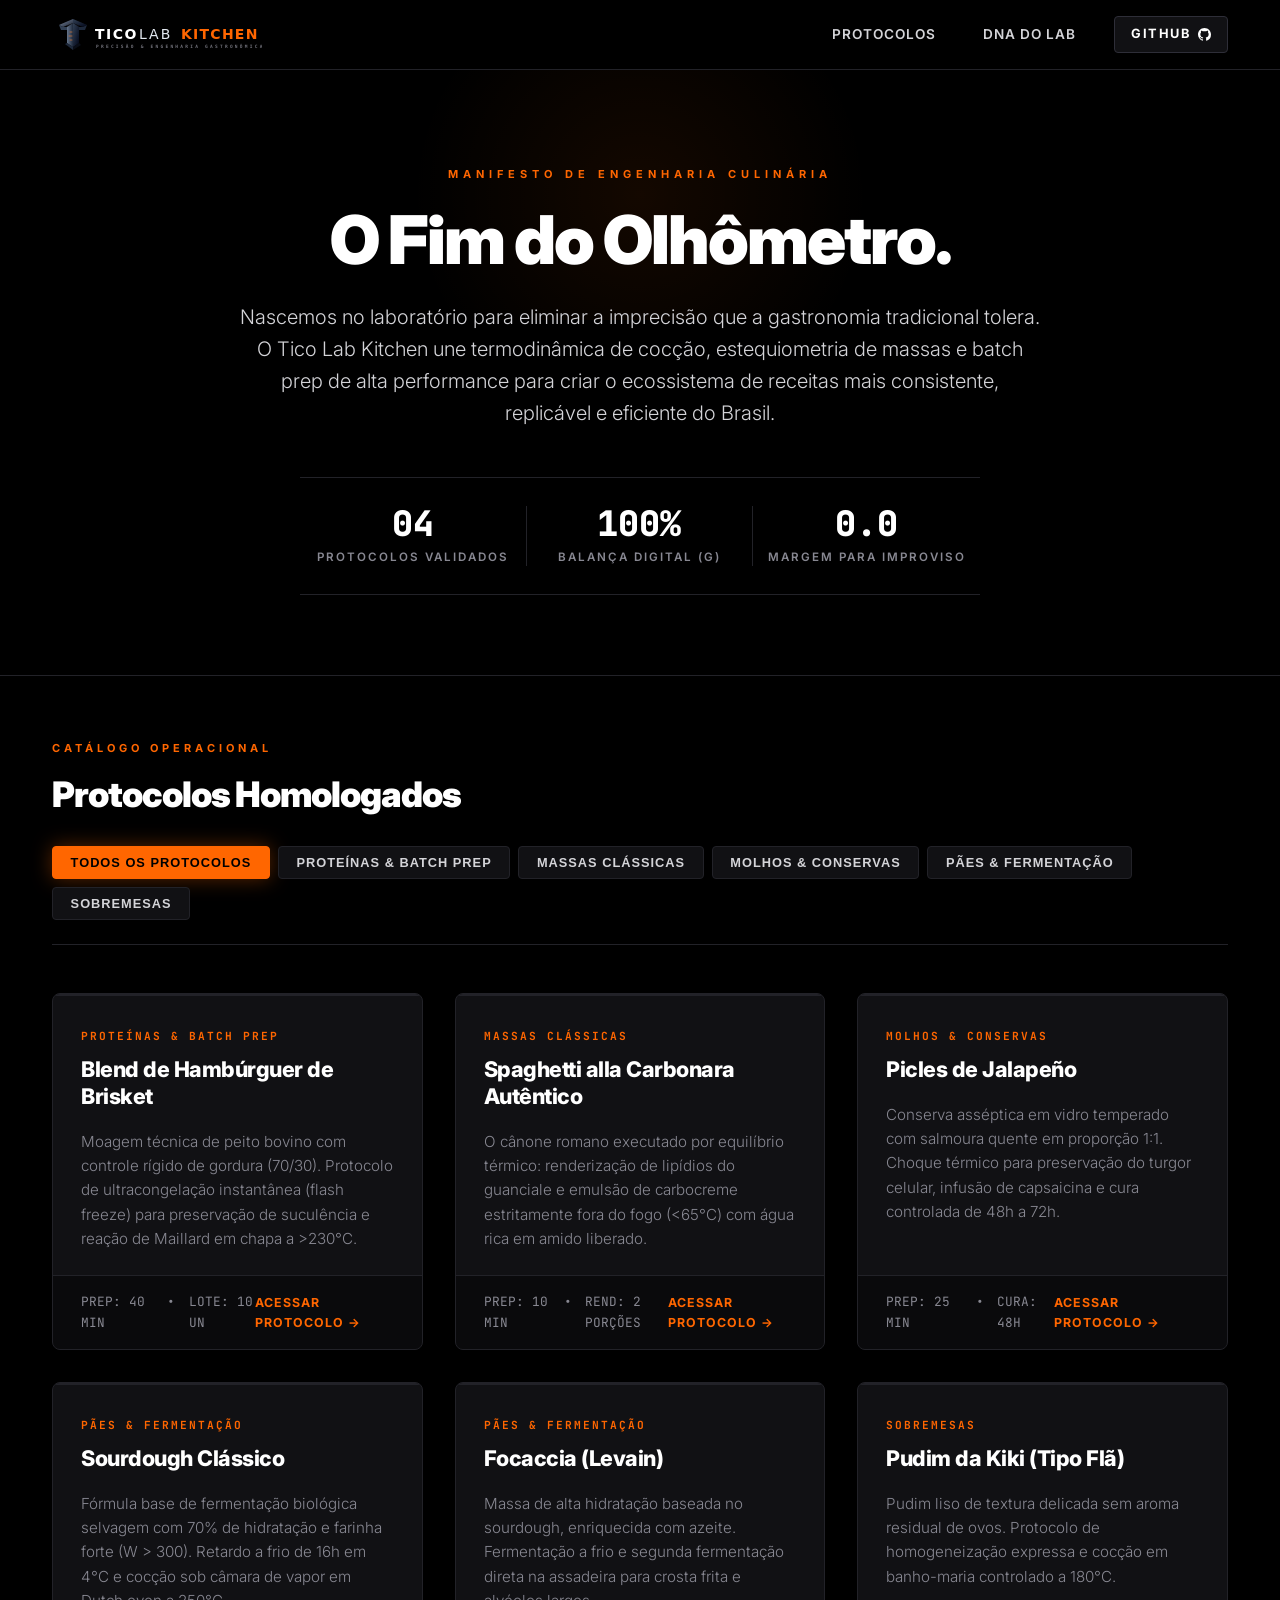
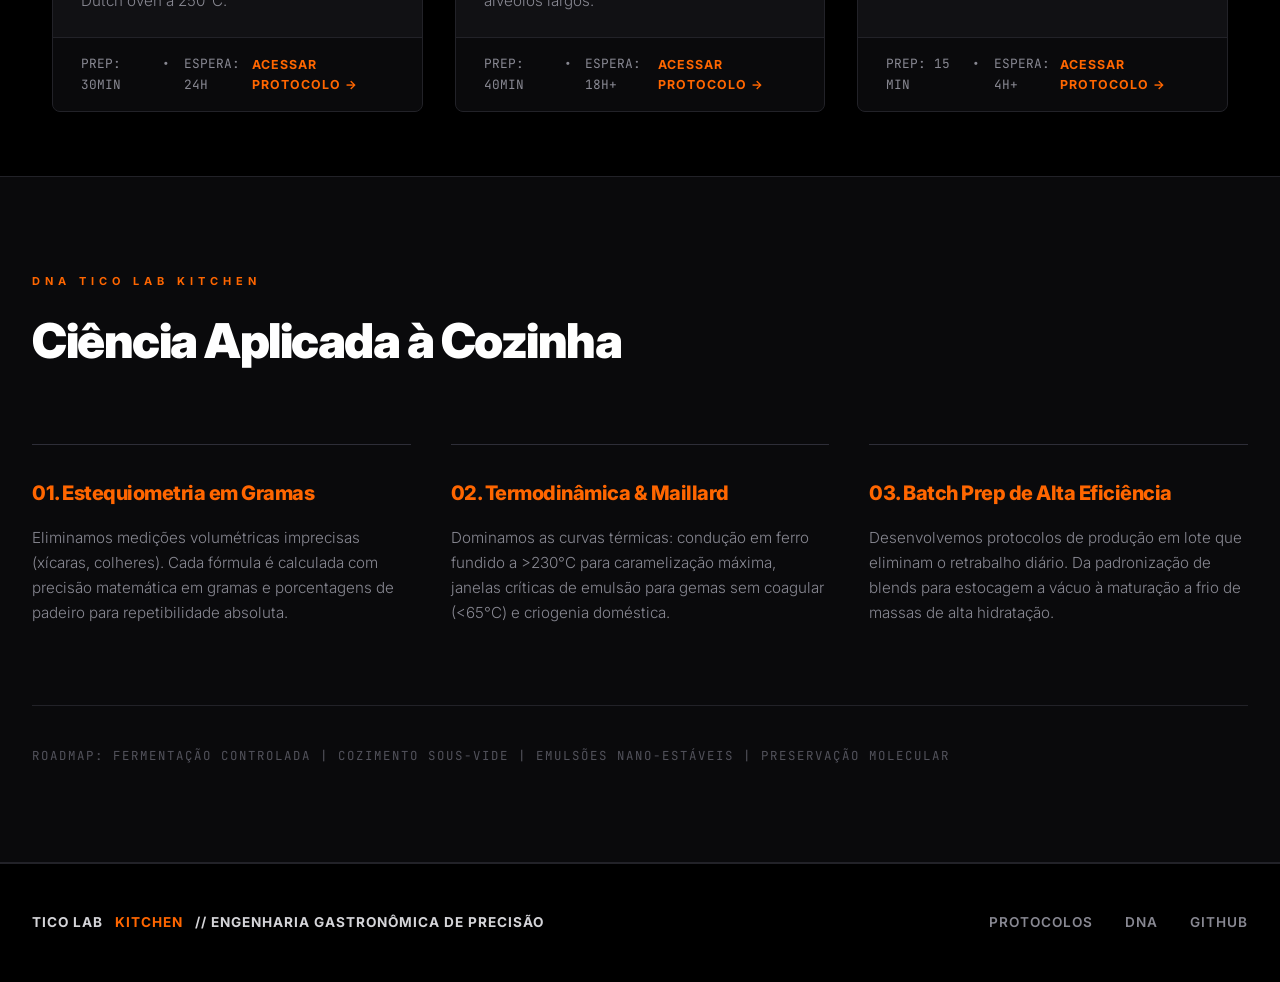
==== commit 00e597de: "feat: gerador build.py build.py (so stdlib) le data/receitas/*.json e gera as paginas em receitas/<c" ====
--- a/index.html
+++ b/index.html
@@ -88,6 +88,9 @@
         <!-- Grade de Cards / Spec Sheets -->
         <div class="recipes-grid">
 
+            <!-- RECEITAS:INICIO -->
+            <!-- Bloco GERADO por build.py a partir de data/receitas/*.json. Não edite à mão. -->
+
             <!-- Card 1: Blend de Hambúrguer de Brisket -->
             <article class="recipe-card" data-category="proteinas">
                 <div class="card-header">
@@ -95,11 +98,11 @@
                     <h3 class="card-title">Blend de Hambúrguer de Brisket</h3>
                 </div>
                 <div class="card-body">
-                    <p class="card-description">Moagem técnica de peito bovino com controle rígido de gordura (70/30). Protocolo de ultracongelação instantânea (flash freeze) para preservação de suculência e reação de Maillard em chapa a >230°C.</p>
-                </div>
-                <div class="card-footer">
-                    <div class="card-meta">
-                        <span>PREP: 40MIN</span> • <span>LOTE: 10 UN</span>
+                    <p class="card-description">Moagem técnica de peito bovino com controle rígido de gordura (70/30). Protocolo de ultracongelação instantânea (flash freeze) para preservação de suculência e reação de Maillard em chapa a &gt;230°C.</p>
+                </div>
+                <div class="card-footer">
+                    <div class="card-meta">
+                        <span>PREP: 40 MIN</span> • <span>LOTE: 10 UN</span>
                     </div>
                     <a href="receitas/proteinas-e-batch-prep/blend-brisket-burger.html" class="card-cta">
                         Acessar Protocolo →
@@ -114,11 +117,11 @@
                     <h3 class="card-title">Spaghetti alla Carbonara Autêntico</h3>
                 </div>
                 <div class="card-body">
-                    <p class="card-description">O cânone romano executado por equilíbrio térmico: renderização de lipídios do guanciale e emulsão de carbocreme estritamente fora do fogo (<65°C) com água rica em amido liberado.</p>
-                </div>
-                <div class="card-footer">
-                    <div class="card-meta">
-                        <span>PREP: 10MIN</span> • <span>REND: 2 PORÇÕES</span>
+                    <p class="card-description">O cânone romano executado por equilíbrio térmico: renderização de lipídios do guanciale e emulsão de carbocreme estritamente fora do fogo (&lt;65°C) com água rica em amido liberado.</p>
+                </div>
+                <div class="card-footer">
+                    <div class="card-meta">
+                        <span>PREP: 10 MIN</span> • <span>REND: 2 PORÇÕES</span>
                     </div>
                     <a href="receitas/massas-classicas/spaghetti-carbonara.html" class="card-cta">
                         Acessar Protocolo →
@@ -137,7 +140,7 @@
                 </div>
                 <div class="card-footer">
                     <div class="card-meta">
-                        <span>PREP: 25MIN</span> • <span>CURA: 48H</span>
+                        <span>PREP: 25 MIN</span> • <span>CURA: 48H</span>
                     </div>
                     <a href="receitas/molhos-e-conservas/picles-jalapeno.html" class="card-cta">
                         Acessar Protocolo →
@@ -152,7 +155,7 @@
                     <h3 class="card-title">Sourdough Clássico</h3>
                 </div>
                 <div class="card-body">
-                    <p class="card-description">Fórmula base de fermentação biológica selvagem com 70% de hidratação e farinha forte (W > 300). Retardo a frio de 16h em 4°C e cocção sob câmara de vapor em Dutch oven a 250°C.</p>
+                    <p class="card-description">Fórmula base de fermentação biológica selvagem com 70% de hidratação e farinha forte (W &gt; 300). Retardo a frio de 16h em 4°C e cocção sob câmara de vapor em Dutch oven a 250°C.</p>
                 </div>
                 <div class="card-footer">
                     <div class="card-meta">
@@ -164,7 +167,7 @@
                 </div>
             </article>
 
-            <!-- Card 5: Focaccia de Fermentação Natural -->
+            <!-- Card 5: Focaccia (Levain) -->
             <article class="recipe-card" data-category="paes">
                 <div class="card-header">
                     <span class="card-tag">PÃES &amp; FERMENTAÇÃO</span>
@@ -183,8 +186,7 @@
                 </div>
             </article>
 
-            <!-- Card 6: Pudim da Kiki -->
-
+            <!-- Card 6: Pudim da Kiki (Tipo Flã) -->
             <article class="recipe-card" data-category="sobremesas">
                 <div class="card-header">
                     <span class="card-tag">SOBREMESAS</span>
@@ -195,7 +197,7 @@
                 </div>
                 <div class="card-footer">
                     <div class="card-meta">
-                        <span>PREP: 15MIN</span> • <span>ESPERA: 4H+</span>
+                        <span>PREP: 15 MIN</span> • <span>ESPERA: 4H+</span>
                     </div>
                     <a href="receitas/sobremesas/pudim-da-kiki.html" class="card-cta">
                         Acessar Protocolo →
@@ -203,6 +205,7 @@
                 </div>
             </article>
 
+            <!-- RECEITAS:FIM -->
         </div>
     </main>
 
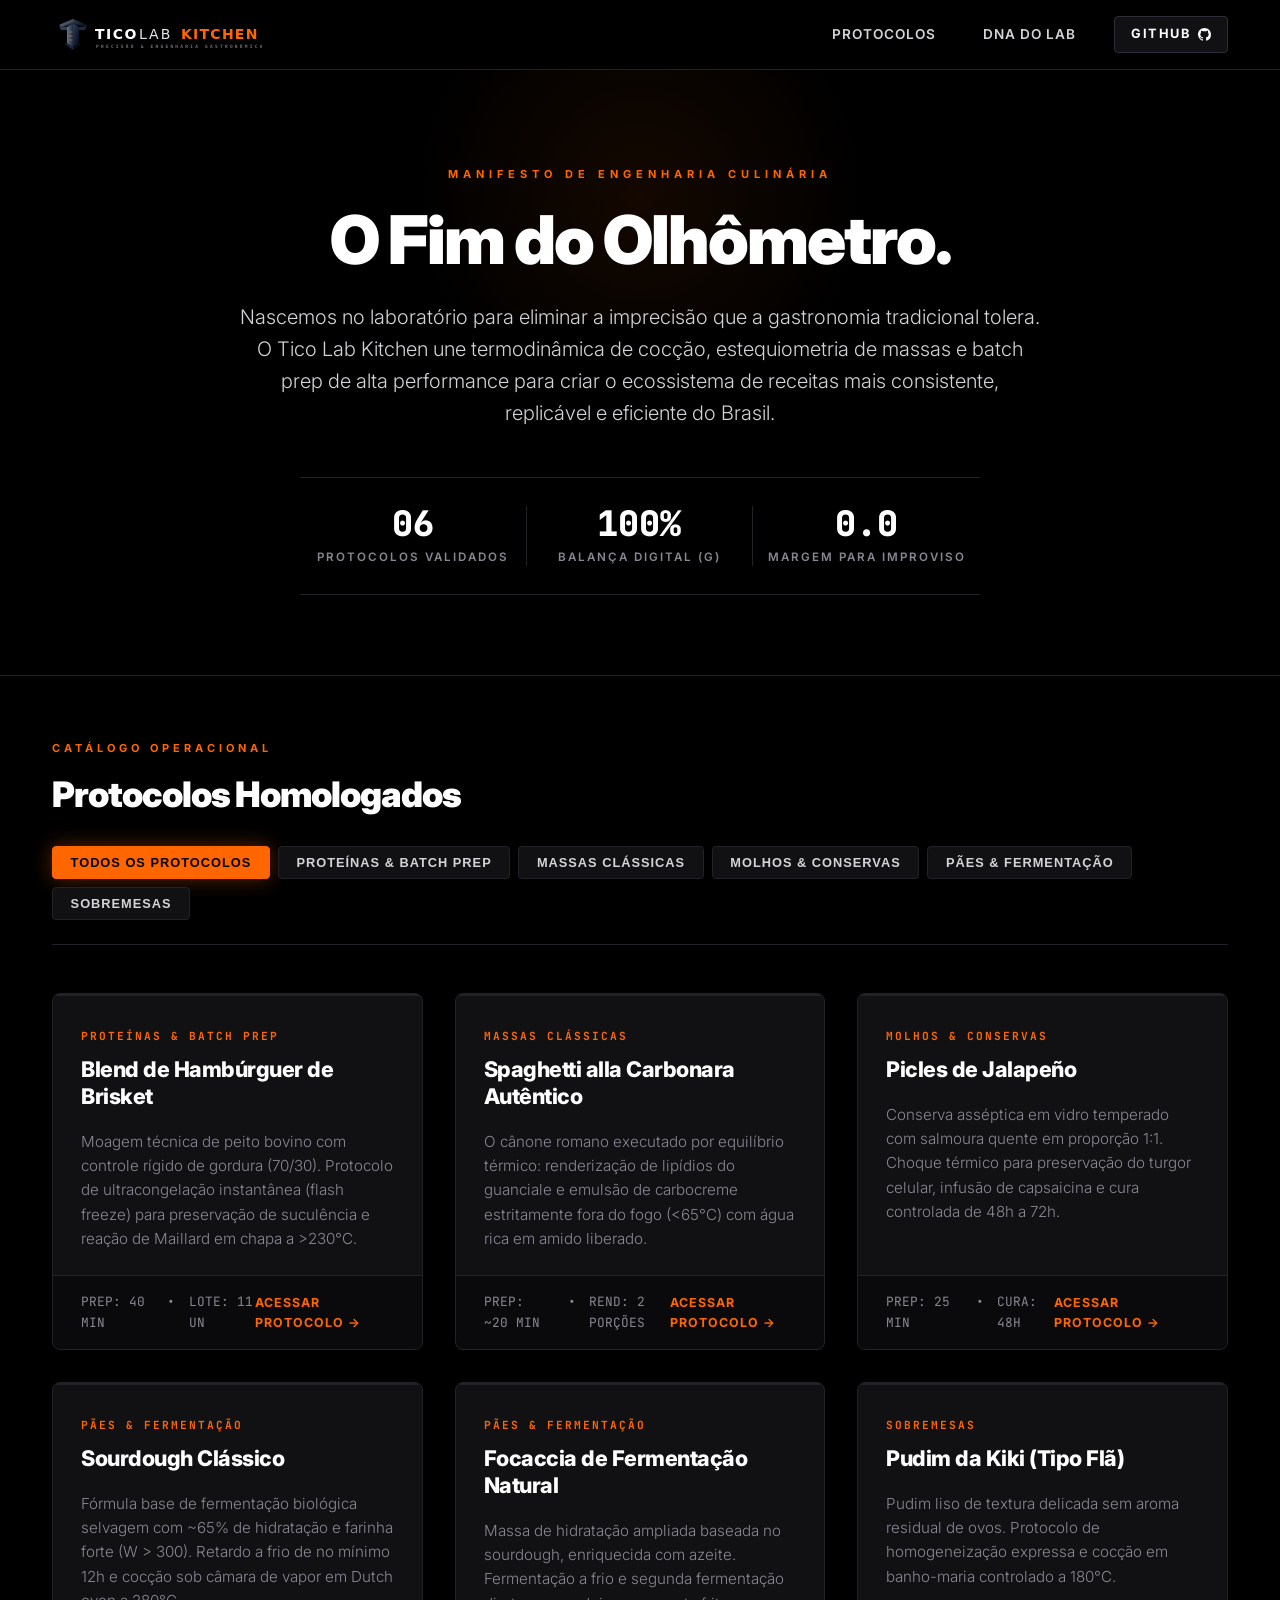
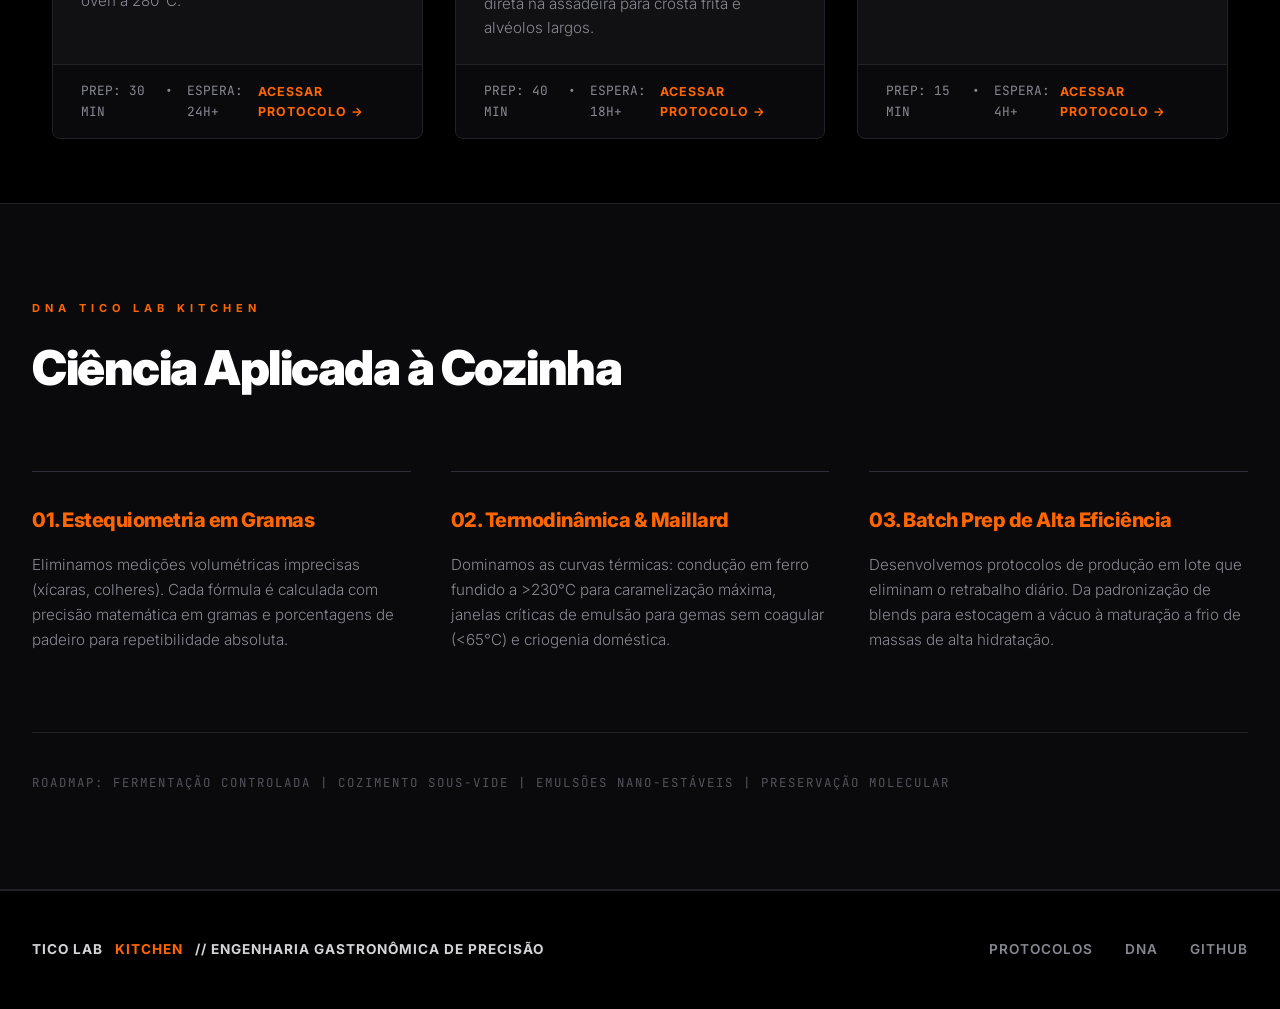
==== commit e900e2e9: "feat(build): total de receitas no hero, categoria única com & e numeração contínua entre grupos de p" ====
--- a/index.html
+++ b/index.html
@@ -49,7 +49,7 @@
             
             <div class="hero-stats">
                 <div class="stat-box">
-                    <div class="stat-number">04</div>
+                    <div class="stat-number"><!-- RECEITAS:TOTAL -->06<!-- /RECEITAS:TOTAL --></div>
                     <div class="stat-label">Protocolos Validados</div>
                 </div>
                 <div class="stat-box">
@@ -102,7 +102,7 @@
                 </div>
                 <div class="card-footer">
                     <div class="card-meta">
-                        <span>PREP: 40 MIN</span> • <span>LOTE: 10 UN</span>
+                        <span>PREP: 40 MIN</span> • <span>LOTE: 11 UN</span>
                     </div>
                     <a href="receitas/proteinas-e-batch-prep/blend-brisket-burger.html" class="card-cta">
                         Acessar Protocolo →
@@ -121,7 +121,7 @@
                 </div>
                 <div class="card-footer">
                     <div class="card-meta">
-                        <span>PREP: 10 MIN</span> • <span>REND: 2 PORÇÕES</span>
+                        <span>PREP: ~20 MIN</span> • <span>REND: 2 PORÇÕES</span>
                     </div>
                     <a href="receitas/massas-classicas/spaghetti-carbonara.html" class="card-cta">
                         Acessar Protocolo →
@@ -155,11 +155,11 @@
                     <h3 class="card-title">Sourdough Clássico</h3>
                 </div>
                 <div class="card-body">
-                    <p class="card-description">Fórmula base de fermentação biológica selvagem com 70% de hidratação e farinha forte (W &gt; 300). Retardo a frio de 16h em 4°C e cocção sob câmara de vapor em Dutch oven a 250°C.</p>
-                </div>
-                <div class="card-footer">
-                    <div class="card-meta">
-                        <span>PREP: 30MIN</span> • <span>ESPERA: 24H</span>
+                    <p class="card-description">Fórmula base de fermentação biológica selvagem com ~65% de hidratação e farinha forte (W &gt; 300). Retardo a frio de no mínimo 12h e cocção sob câmara de vapor em Dutch oven a 280°C.</p>
+                </div>
+                <div class="card-footer">
+                    <div class="card-meta">
+                        <span>PREP: 30 MIN</span> • <span>ESPERA: 24H+</span>
                     </div>
                     <a href="receitas/paes-e-fermentacao/sourdough-classico.html" class="card-cta">
                         Acessar Protocolo →
@@ -167,18 +167,18 @@
                 </div>
             </article>
 
-            <!-- Card 5: Focaccia (Levain) -->
+            <!-- Card 5: Focaccia de Fermentação Natural -->
             <article class="recipe-card" data-category="paes">
                 <div class="card-header">
                     <span class="card-tag">PÃES &amp; FERMENTAÇÃO</span>
-                    <h3 class="card-title">Focaccia (Levain)</h3>
-                </div>
-                <div class="card-body">
-                    <p class="card-description">Massa de alta hidratação baseada no sourdough, enriquecida com azeite. Fermentação a frio e segunda fermentação direta na assadeira para crosta frita e alvéolos largos.</p>
-                </div>
-                <div class="card-footer">
-                    <div class="card-meta">
-                        <span>PREP: 40MIN</span> • <span>ESPERA: 18H+</span>
+                    <h3 class="card-title">Focaccia de Fermentação Natural</h3>
+                </div>
+                <div class="card-body">
+                    <p class="card-description">Massa de hidratação ampliada baseada no sourdough, enriquecida com azeite. Fermentação a frio e segunda fermentação direta na assadeira para crosta frita e alvéolos largos.</p>
+                </div>
+                <div class="card-footer">
+                    <div class="card-meta">
+                        <span>PREP: 40 MIN</span> • <span>ESPERA: 18H+</span>
                     </div>
                     <a href="receitas/paes-e-fermentacao/focaccia.html" class="card-cta">
                         Acessar Protocolo →
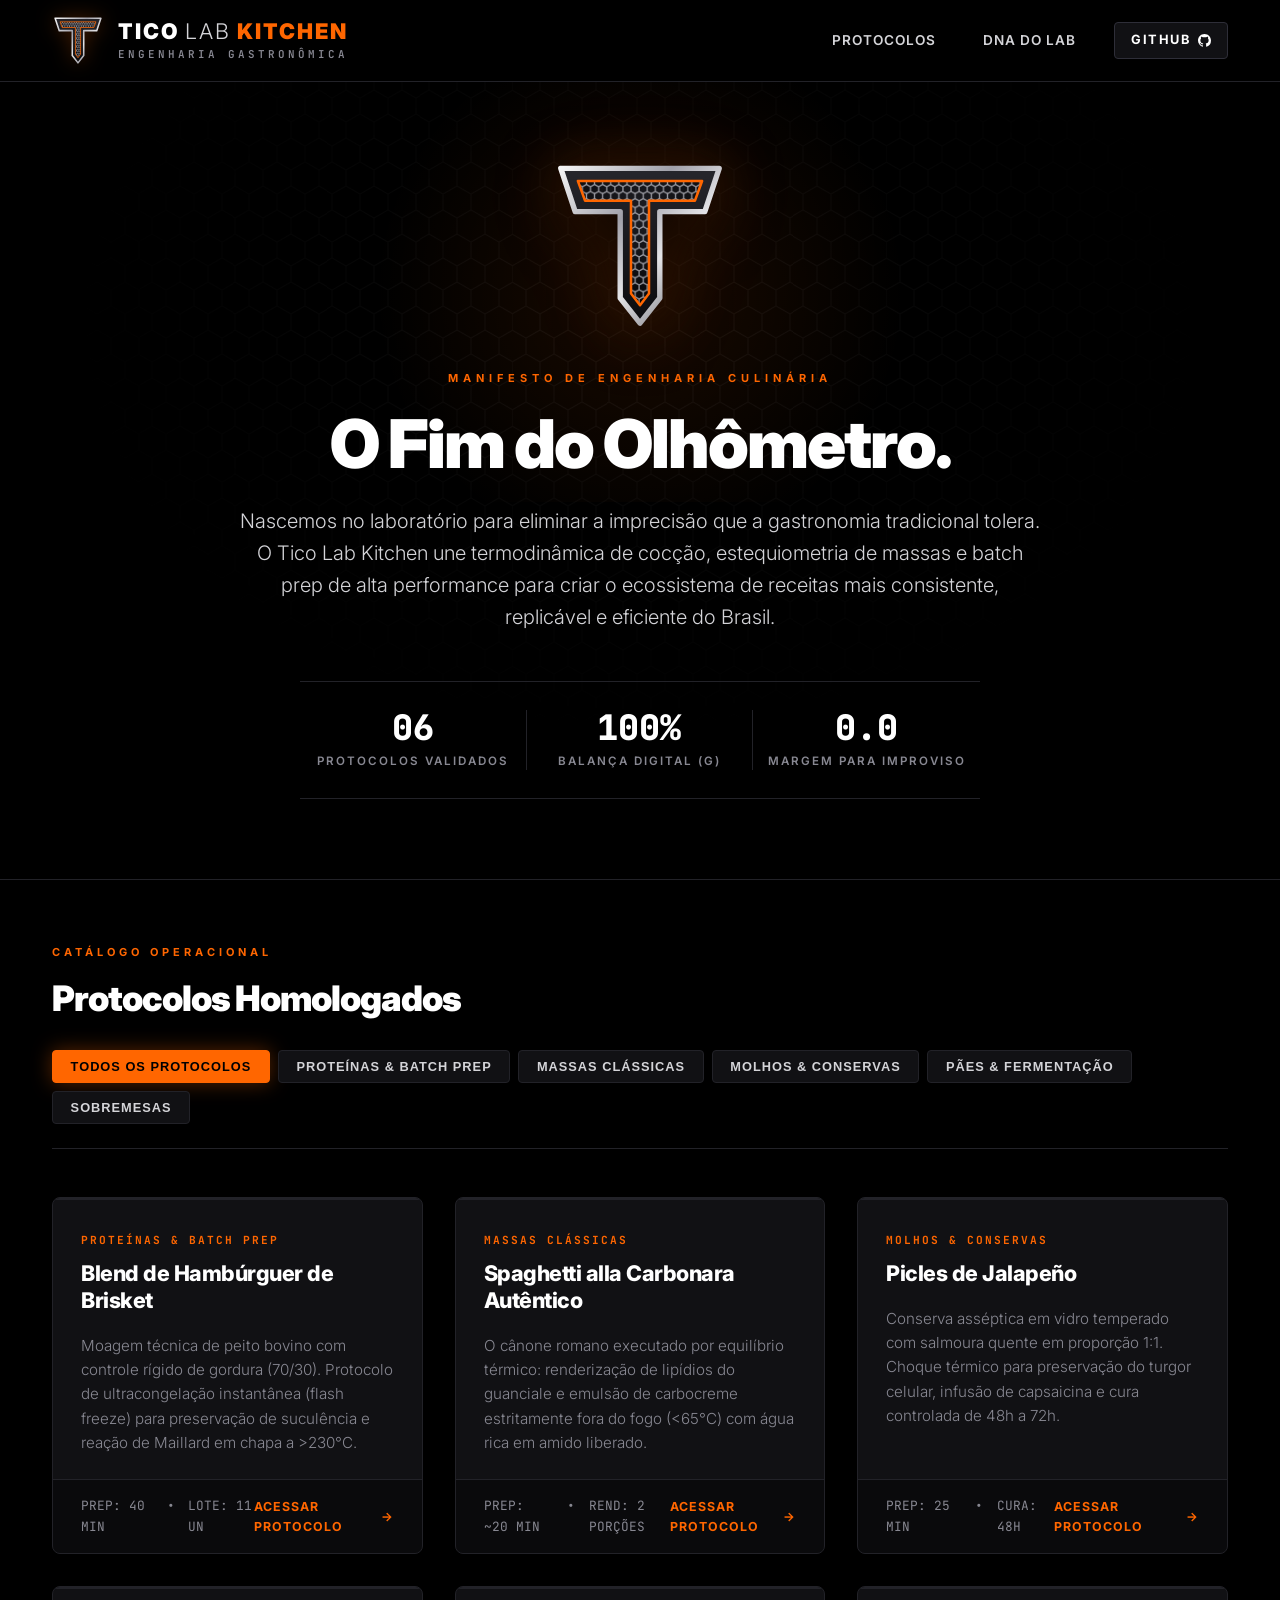
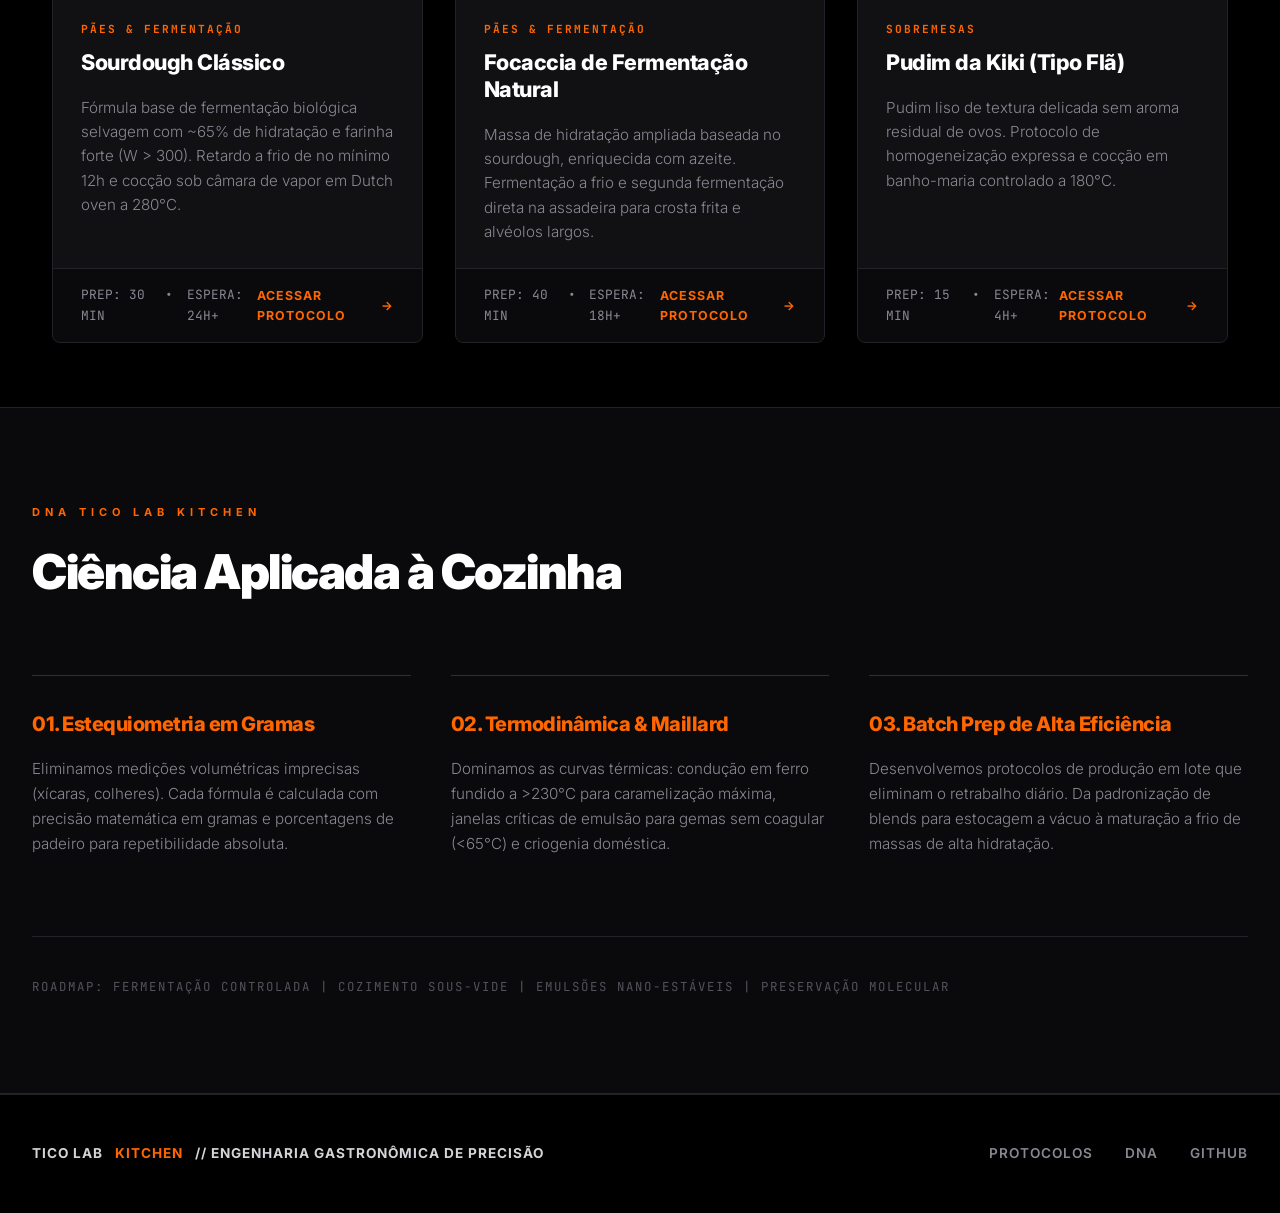
==== commit 44c144bc: "feat(layout): novo emblema T legível, marca maior no topo e cards inteiros clicáveis - assets/logo-m" ====
--- a/index.html
+++ b/index.html
@@ -13,7 +13,11 @@
     <header class="site-header">
         <div class="header-container">
             <a href="index.html" class="brand-link" aria-label="Tico Lab Kitchen Home">
-                <img src="assets/logo.svg" alt="Tico Lab Kitchen Logo" class="header-logo">
+                <img src="assets/logo-mark.svg" alt="" class="brand-mark">
+                <span class="brand-text">
+                    <span class="brand-name">TICO <span class="brand-light">LAB</span> <span class="brand-accent">KITCHEN</span></span>
+                    <span class="brand-sub">Engenharia Gastronômica</span>
+                </span>
             </a>
             
             <nav>
@@ -39,6 +43,7 @@
     <!-- Hero Manifesto -->
     <section class="hero">
         <div class="hero-content">
+            <img src="assets/logo-mark.svg" alt="" class="hero-mark">
             <span class="hero-tagline">MANIFESTO DE ENGENHARIA CULINÁRIA</span>
             <h1>O Fim do Olhômetro.</h1>
             <p>
@@ -105,7 +110,7 @@
                         <span>PREP: 40 MIN</span> • <span>LOTE: 11 UN</span>
                     </div>
                     <a href="receitas/proteinas-e-batch-prep/blend-brisket-burger.html" class="card-cta">
-                        Acessar Protocolo →
+                        Acessar Protocolo <span class="cta-arrow">→</span>
                     </a>
                 </div>
             </article>
@@ -124,7 +129,7 @@
                         <span>PREP: ~20 MIN</span> • <span>REND: 2 PORÇÕES</span>
                     </div>
                     <a href="receitas/massas-classicas/spaghetti-carbonara.html" class="card-cta">
-                        Acessar Protocolo →
+                        Acessar Protocolo <span class="cta-arrow">→</span>
                     </a>
                 </div>
             </article>
@@ -143,7 +148,7 @@
                         <span>PREP: 25 MIN</span> • <span>CURA: 48H</span>
                     </div>
                     <a href="receitas/molhos-e-conservas/picles-jalapeno.html" class="card-cta">
-                        Acessar Protocolo →
+                        Acessar Protocolo <span class="cta-arrow">→</span>
                     </a>
                 </div>
             </article>
@@ -162,7 +167,7 @@
                         <span>PREP: 30 MIN</span> • <span>ESPERA: 24H+</span>
                     </div>
                     <a href="receitas/paes-e-fermentacao/sourdough-classico.html" class="card-cta">
-                        Acessar Protocolo →
+                        Acessar Protocolo <span class="cta-arrow">→</span>
                     </a>
                 </div>
             </article>
@@ -181,7 +186,7 @@
                         <span>PREP: 40 MIN</span> • <span>ESPERA: 18H+</span>
                     </div>
                     <a href="receitas/paes-e-fermentacao/focaccia.html" class="card-cta">
-                        Acessar Protocolo →
+                        Acessar Protocolo <span class="cta-arrow">→</span>
                     </a>
                 </div>
             </article>
@@ -200,7 +205,7 @@
                         <span>PREP: 15 MIN</span> • <span>ESPERA: 4H+</span>
                     </div>
                     <a href="receitas/sobremesas/pudim-da-kiki.html" class="card-cta">
-                        Acessar Protocolo →
+                        Acessar Protocolo <span class="cta-arrow">→</span>
                     </a>
                 </div>
             </article>
--- a/css/style.css
+++ b/css/style.css
@@ -117,12 +117,58 @@
 .brand-link {
     display: flex;
     align-items: center;
+    gap: 0.85rem;
     text-decoration: none;
-}
-
-.header-logo {
-    height: 40px;
-    width: auto;
+    color: var(--text-white);
+}
+
+.brand-link:hover {
+    color: var(--text-white);
+}
+
+.brand-mark {
+    height: 52px;
+    width: 52px;
+    flex-shrink: 0;
+    filter: drop-shadow(0 0 10px rgba(255, 102, 0, 0.25));
+    transition: filter var(--trans-smooth), transform var(--trans-smooth);
+}
+
+.brand-link:hover .brand-mark {
+    filter: drop-shadow(0 0 14px rgba(255, 102, 0, 0.5));
+    transform: translateY(-1px);
+}
+
+.brand-text {
+    display: flex;
+    flex-direction: column;
+    line-height: 1.1;
+}
+
+.brand-name {
+    font-size: 1.35rem;
+    font-weight: 900;
+    letter-spacing: 2px;
+    white-space: nowrap;
+}
+
+.brand-light {
+    font-weight: 300;
+    color: var(--text-silver);
+}
+
+.brand-accent {
+    color: var(--orange-primary);
+}
+
+.brand-sub {
+    font-family: var(--font-mono);
+    font-size: 0.68rem;
+    font-weight: 600;
+    letter-spacing: 3px;
+    text-transform: uppercase;
+    color: var(--text-gray);
+    margin-top: 0.3rem;
 }
 
 .nav-links {
@@ -146,7 +192,8 @@
     color: var(--orange-primary);
 }
 
-.btn-github {
+.btn-github,
+.btn-voltar {
     display: inline-flex;
     align-items: center;
     gap: 0.5rem;
@@ -162,42 +209,16 @@
     transition: all var(--trans-fast);
 }
 
-.btn-github:hover {
+.btn-voltar {
+    font-family: var(--font-mono);
+    white-space: nowrap;
+}
+
+.btn-github:hover,
+.btn-voltar:hover {
     border-color: var(--orange-primary);
     box-shadow: var(--orange-glow);
     transform: translateY(-1px);
-}
-
-/* --------------------------------------------------------------------------
-   4. Breadcrumb (Navegação Interna)
-   -------------------------------------------------------------------------- */
-.breadcrumb {
-    max-width: 1080px;
-    margin: 2rem auto 0 auto;
-    padding: 0 1.5rem;
-}
-
-.breadcrumb a {
-    display: inline-flex;
-    align-items: center;
-    gap: 0.5rem;
-    font-family: var(--font-mono);
-    font-size: 0.825rem;
-    letter-spacing: 1px;
-    text-transform: uppercase;
-    color: var(--text-gray);
-    background-color: var(--black-surface);
-    border: 1px solid var(--border-dark);
-    padding: 0.5rem 1rem;
-    border-radius: var(--radius-sm);
-    transition: all var(--trans-fast);
-}
-
-.breadcrumb a:hover {
-    color: var(--orange-primary);
-    border-color: var(--orange-primary);
-    background-color: var(--black-card);
-    transform: translateX(-3px);
 }
 
 /* --------------------------------------------------------------------------
@@ -206,7 +227,7 @@
 .receita-container {
     max-width: 1080px;
     width: 100%;
-    margin: 1.5rem auto 4rem auto;
+    margin: 2.5rem auto 4rem auto;
     padding: 0 1.5rem;
     flex: 1;
 }
@@ -340,7 +361,7 @@
     border-radius: var(--radius-lg);
     padding: 2rem;
     position: sticky;
-    top: 5.5rem;
+    top: 7rem;
 }
 
 .ingredientes h2 {
@@ -481,21 +502,43 @@
 .hero {
     background-color: var(--black-void);
     border-bottom: 1px solid var(--border-dark);
-    padding: 6rem 1.5rem 5rem 1.5rem;
+    padding: 4.5rem 1.5rem 5rem 1.5rem;
     text-align: center;
     position: relative;
 }
 
+.hero {
+    overflow: hidden;
+}
+
+/* Colmeia sutil ao fundo (eco do emblema), apagando nas bordas */
 .hero::before {
+    content: '';
+    position: absolute;
+    inset: 0;
+    background-image: url("data:image/svg+xml,%3Csvg xmlns='http://www.w3.org/2000/svg' width='27.71' height='48'%3E%3Cpath d='M0 -16 L13.86 -8 L13.86 8 L0 16 L-13.86 8 L-13.86 -8 Z M27.71 -16 L41.57 -8 L41.57 8 L27.71 16 L13.86 8 L13.86 -8 Z M13.86 8 L27.71 16 L27.71 32 L13.86 40 L0 32 L0 16 Z M0 32 L13.86 40 L13.86 56 L0 64 L-13.86 56 L-13.86 40 Z M27.71 32 L41.57 40 L41.57 56 L27.71 64 L13.86 56 L13.86 40 Z' fill='none' stroke='%23ffffff' stroke-opacity='0.05' stroke-width='1'/%3E%3C/svg%3E");
+    -webkit-mask-image: radial-gradient(ellipse 60% 70% at 50% 30%, #000 0%, transparent 75%);
+    mask-image: radial-gradient(ellipse 60% 70% at 50% 30%, #000 0%, transparent 75%);
+    pointer-events: none;
+}
+
+.hero::after {
     content: '';
     position: absolute;
     top: 0;
     left: 50%;
     transform: translateX(-50%);
-    width: 600px;
-    height: 250px;
-    background: radial-gradient(circle, rgba(255, 102, 0, 0.08) 0%, transparent 70%);
+    width: 700px;
+    height: 420px;
+    background: radial-gradient(circle, rgba(255, 102, 0, 0.1) 0%, transparent 65%);
     pointer-events: none;
+}
+
+.hero-mark {
+    width: clamp(120px, 16vw, 180px);
+    height: auto;
+    margin: 0 auto 2.25rem auto;
+    filter: drop-shadow(0 10px 30px rgba(0, 0, 0, 0.9)) drop-shadow(0 0 24px rgba(255, 102, 0, 0.22));
 }
 
 .hero-content {
@@ -751,11 +794,42 @@
     display: inline-flex;
     align-items: center;
     gap: 0.35rem;
+}
+
+/* Só a seta se move: transform no próprio link quebraria o ::after que cobre o card */
+.cta-arrow {
+    display: inline-block;
     transition: transform var(--trans-fast);
 }
 
-.recipe-card:hover .card-cta {
+.recipe-card:hover .cta-arrow {
     transform: translateX(4px);
+}
+
+/* O link do card se estende sobre o card inteiro (card todo clicável) */
+.card-cta::after {
+    content: '';
+    position: absolute;
+    inset: 0;
+    z-index: 1;
+}
+
+.recipe-card {
+    cursor: pointer;
+}
+
+/* Âncoras não ficam escondidas sob o cabeçalho fixo */
+[id] {
+    scroll-margin-top: 6rem;
+}
+
+.recipe-card:focus-within {
+    border-color: var(--orange-primary);
+    box-shadow: var(--orange-glow);
+}
+
+.card-cta:focus-visible {
+    outline: none;
 }
 
 /* --------------------------------------------------------------------------
@@ -913,24 +987,48 @@
         padding: 0.8rem 1.25rem;
     }
 
+    .brand-mark {
+        height: 42px;
+        width: 42px;
+    }
+
+    .brand-name {
+        font-size: 1.05rem;
+        letter-spacing: 1.5px;
+    }
+
+    .brand-sub,
+    .nav-item {
+        display: none;
+    }
+
+    .recipes-grid {
+        grid-template-columns: 1fr;
+    }
+
+    .catalog-section {
+        padding: 0 1.25rem;
+    }
+
     .hero {
         padding: 4rem 1.25rem 3rem 1.25rem;
     }
 
     .hero-stats {
-        grid-template-columns: 1fr;
-        gap: 1.5rem;
+        padding: 1.25rem 0;
     }
 
     .stat-box {
-        border-right: none;
-        border-bottom: 1px solid var(--border-dark);
-        padding-bottom: 1rem;
-    }
-
-    .stat-box:last-child {
-        border-bottom: none;
-        padding-bottom: 0;
+        padding: 0 0.4rem;
+    }
+
+    .stat-number {
+        font-size: 1.6rem;
+    }
+
+    .stat-label {
+        font-size: 0.6rem;
+        letter-spacing: 1px;
     }
 
     .receita-header {
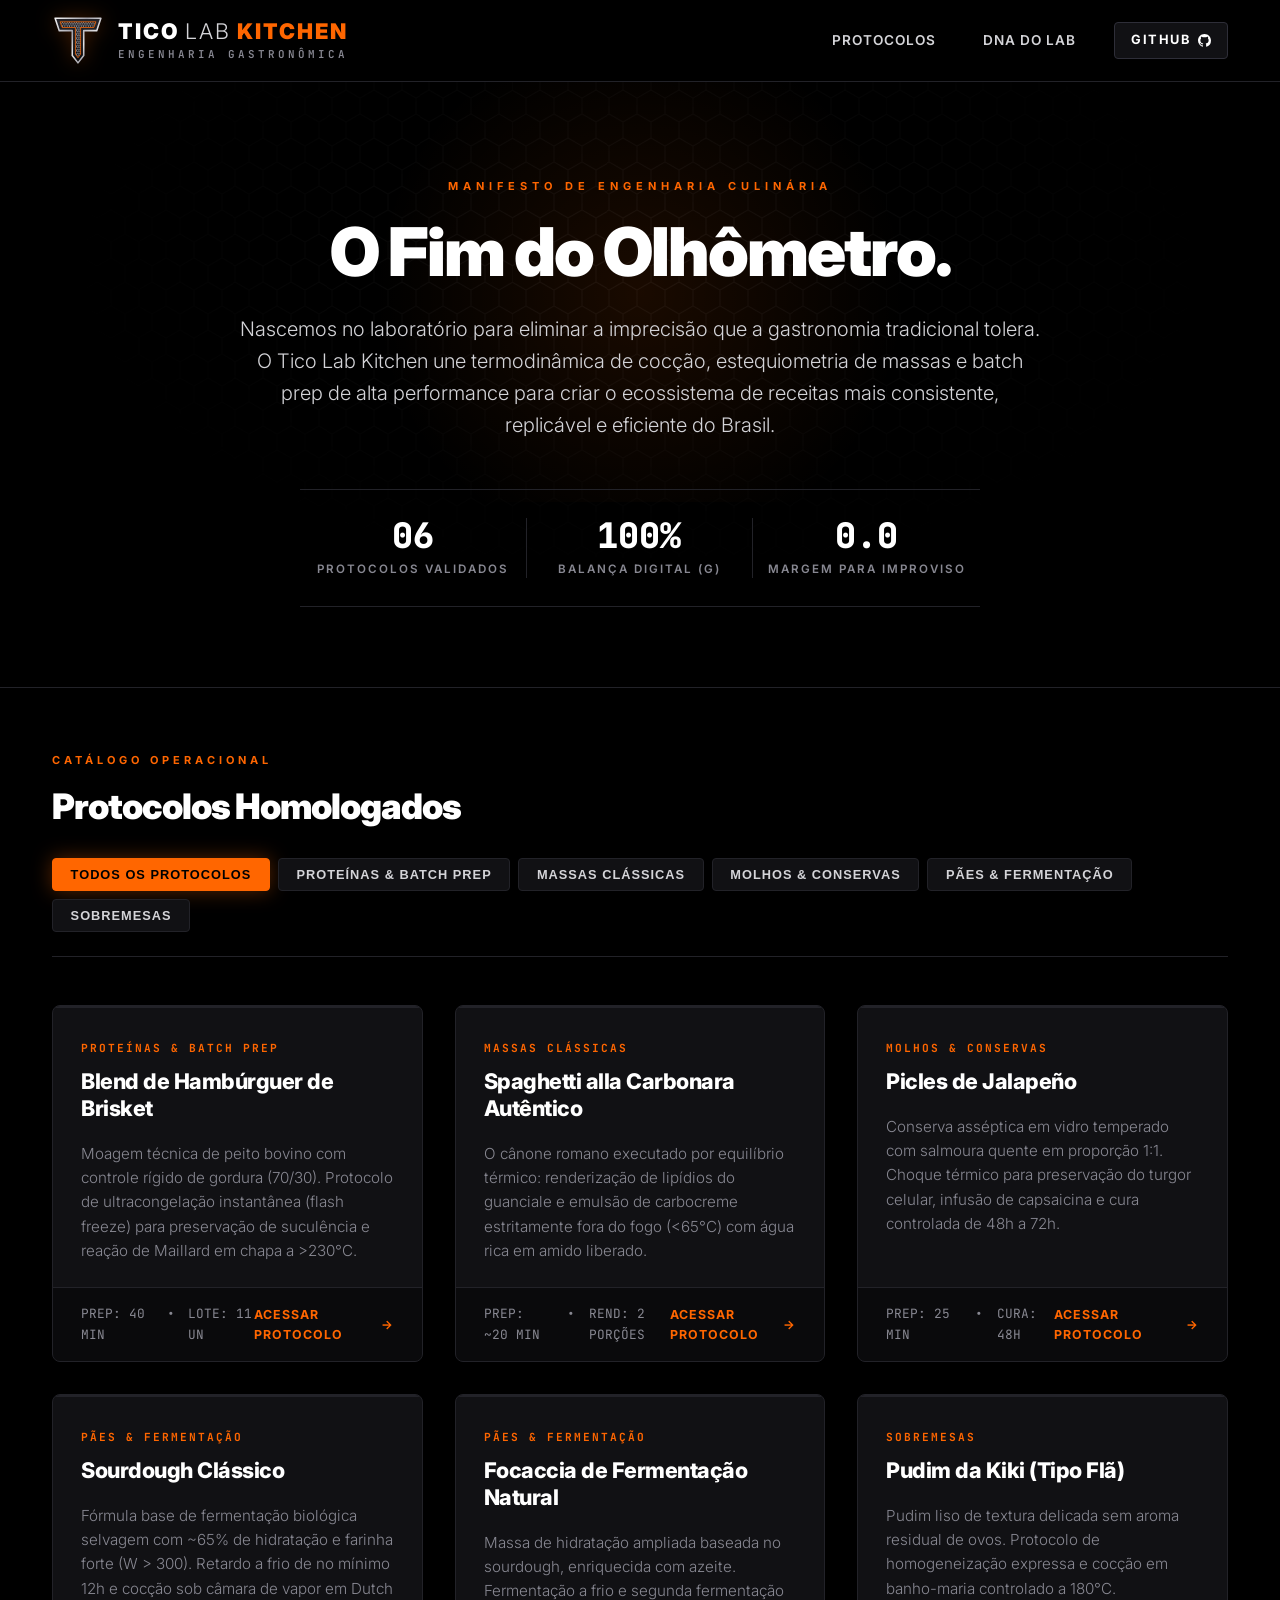
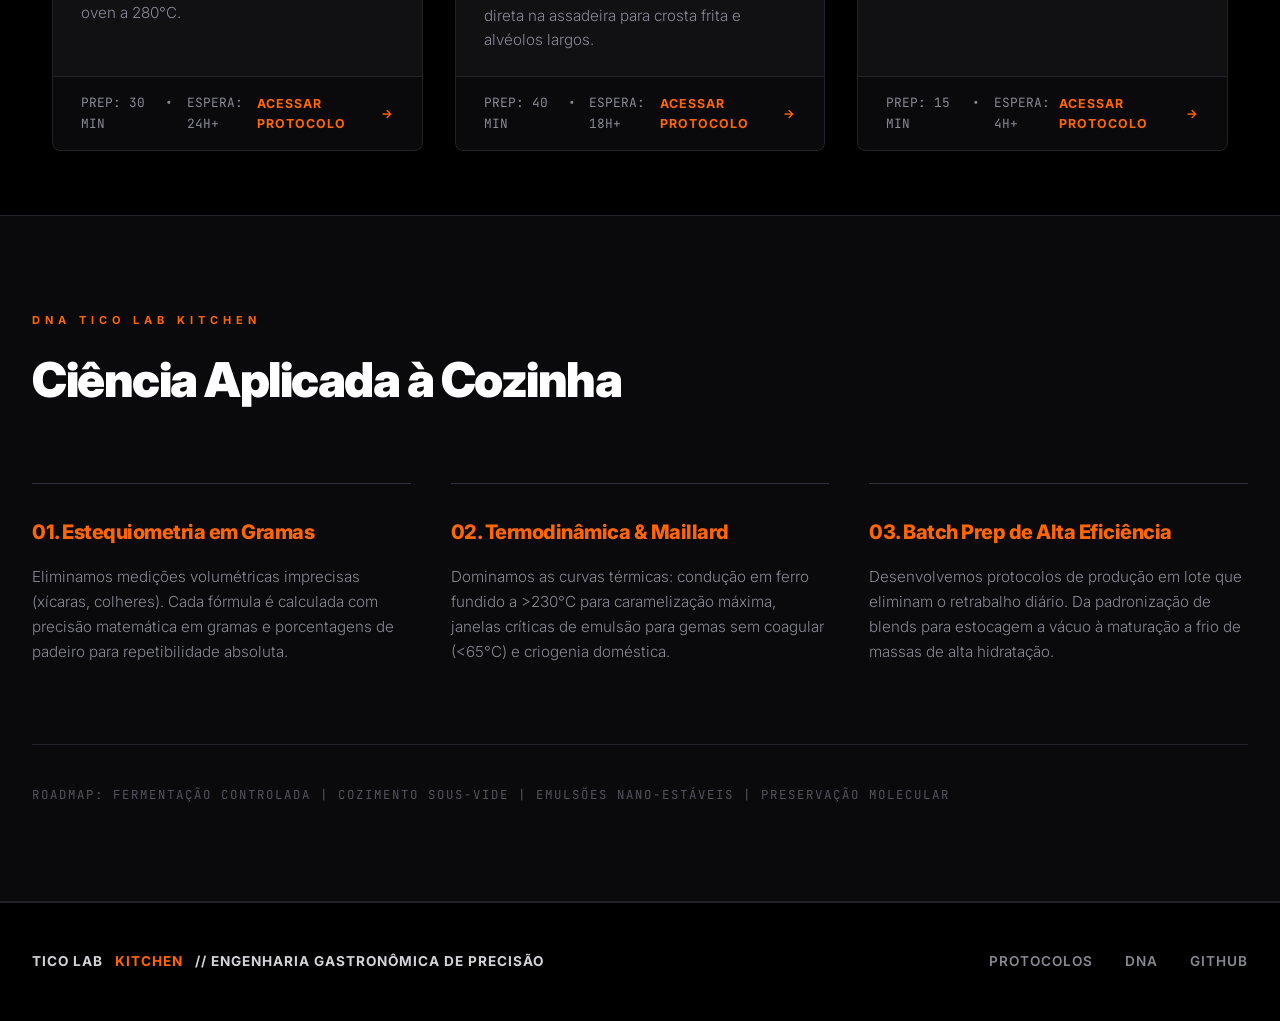
==== commit c340088b: "fix(layout): remove o emblema T grande do hero Co-Authored-By: Claude Opus 5.5 <noreply@anthropic.co" ====
--- a/index.html
+++ b/index.html
@@ -43,7 +43,6 @@
     <!-- Hero Manifesto -->
     <section class="hero">
         <div class="hero-content">
-            <img src="assets/logo-mark.svg" alt="" class="hero-mark">
             <span class="hero-tagline">MANIFESTO DE ENGENHARIA CULINÁRIA</span>
             <h1>O Fim do Olhômetro.</h1>
             <p>
--- a/css/style.css
+++ b/css/style.css
@@ -502,7 +502,7 @@
 .hero {
     background-color: var(--black-void);
     border-bottom: 1px solid var(--border-dark);
-    padding: 4.5rem 1.5rem 5rem 1.5rem;
+    padding: 6rem 1.5rem 5rem 1.5rem;
     text-align: center;
     position: relative;
 }
@@ -534,13 +534,6 @@
     pointer-events: none;
 }
 
-.hero-mark {
-    width: clamp(120px, 16vw, 180px);
-    height: auto;
-    margin: 0 auto 2.25rem auto;
-    filter: drop-shadow(0 10px 30px rgba(0, 0, 0, 0.9)) drop-shadow(0 0 24px rgba(255, 102, 0, 0.22));
-}
-
 .hero-content {
     max-width: 900px;
     margin: 0 auto;
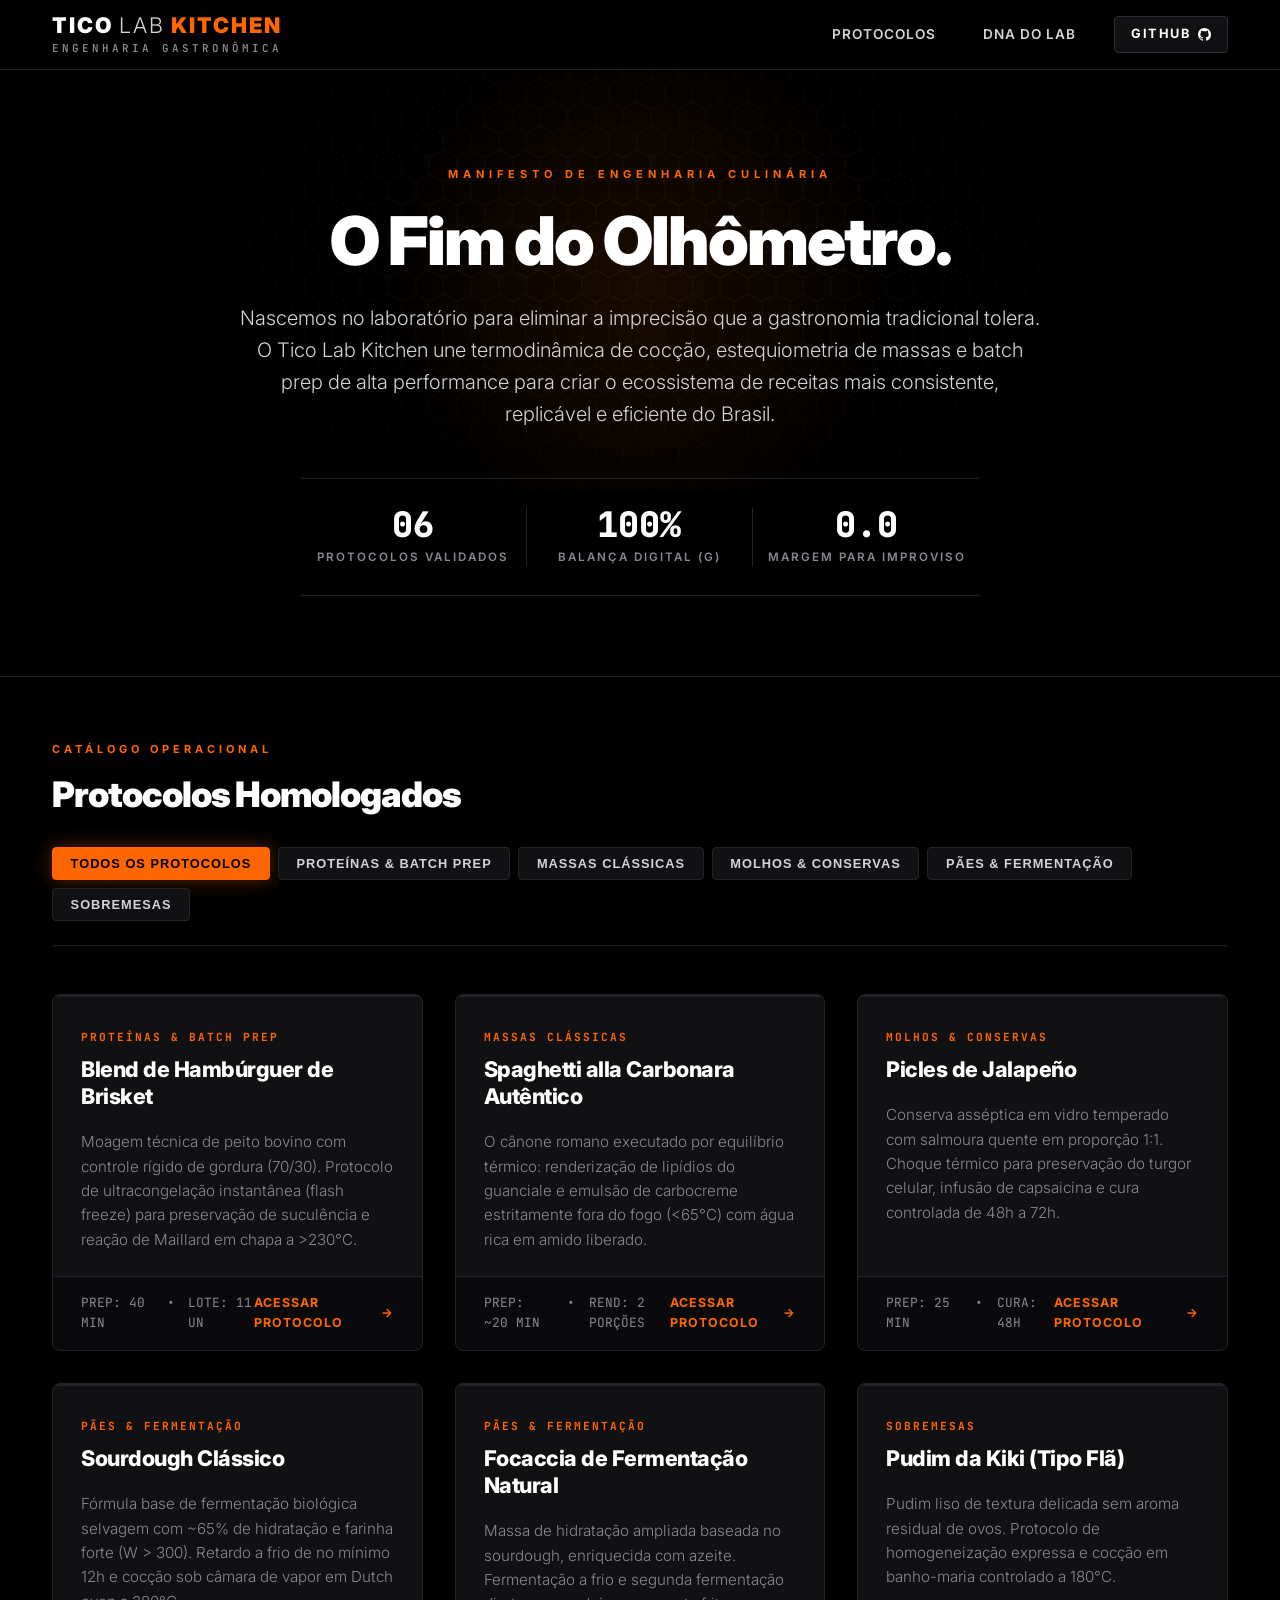
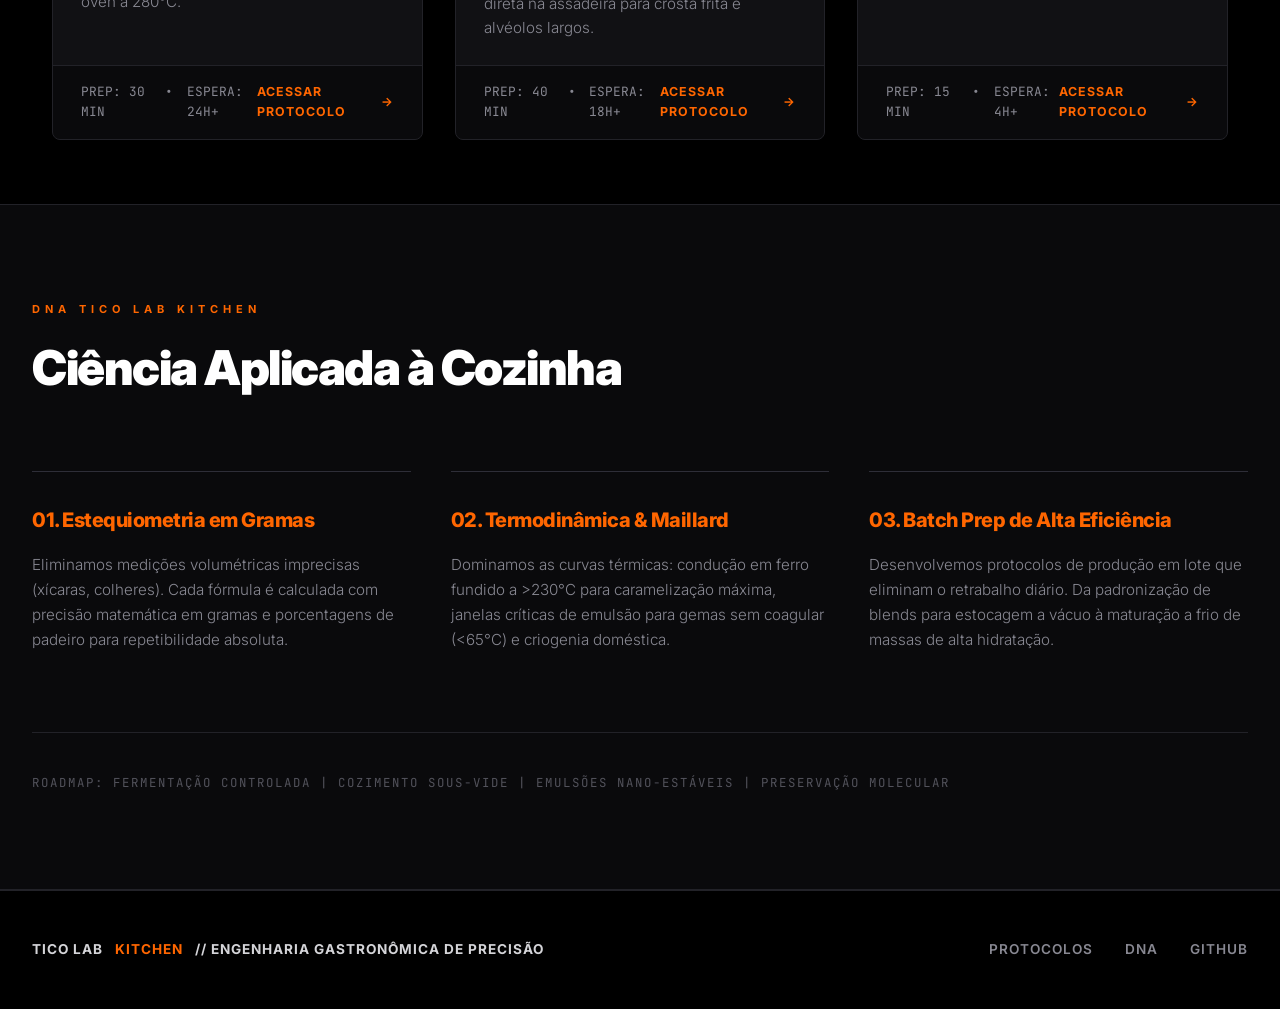
==== commit 9cc1681e: "fix(layout): remove o emblema T do cabeçalho, mantendo só o texto da marca Co-Authored-By: Claude Op" ====
--- a/index.html
+++ b/index.html
@@ -13,7 +13,6 @@
     <header class="site-header">
         <div class="header-container">
             <a href="index.html" class="brand-link" aria-label="Tico Lab Kitchen Home">
-                <img src="assets/logo-mark.svg" alt="" class="brand-mark">
                 <span class="brand-text">
                     <span class="brand-name">TICO <span class="brand-light">LAB</span> <span class="brand-accent">KITCHEN</span></span>
                     <span class="brand-sub">Engenharia Gastronômica</span>
--- a/css/style.css
+++ b/css/style.css
@@ -126,19 +126,6 @@
     color: var(--text-white);
 }
 
-.brand-mark {
-    height: 52px;
-    width: 52px;
-    flex-shrink: 0;
-    filter: drop-shadow(0 0 10px rgba(255, 102, 0, 0.25));
-    transition: filter var(--trans-smooth), transform var(--trans-smooth);
-}
-
-.brand-link:hover .brand-mark {
-    filter: drop-shadow(0 0 14px rgba(255, 102, 0, 0.5));
-    transform: translateY(-1px);
-}
-
 .brand-text {
     display: flex;
     flex-direction: column;
@@ -980,11 +967,6 @@
         padding: 0.8rem 1.25rem;
     }
 
-    .brand-mark {
-        height: 42px;
-        width: 42px;
-    }
-
     .brand-name {
         font-size: 1.05rem;
         letter-spacing: 1.5px;
